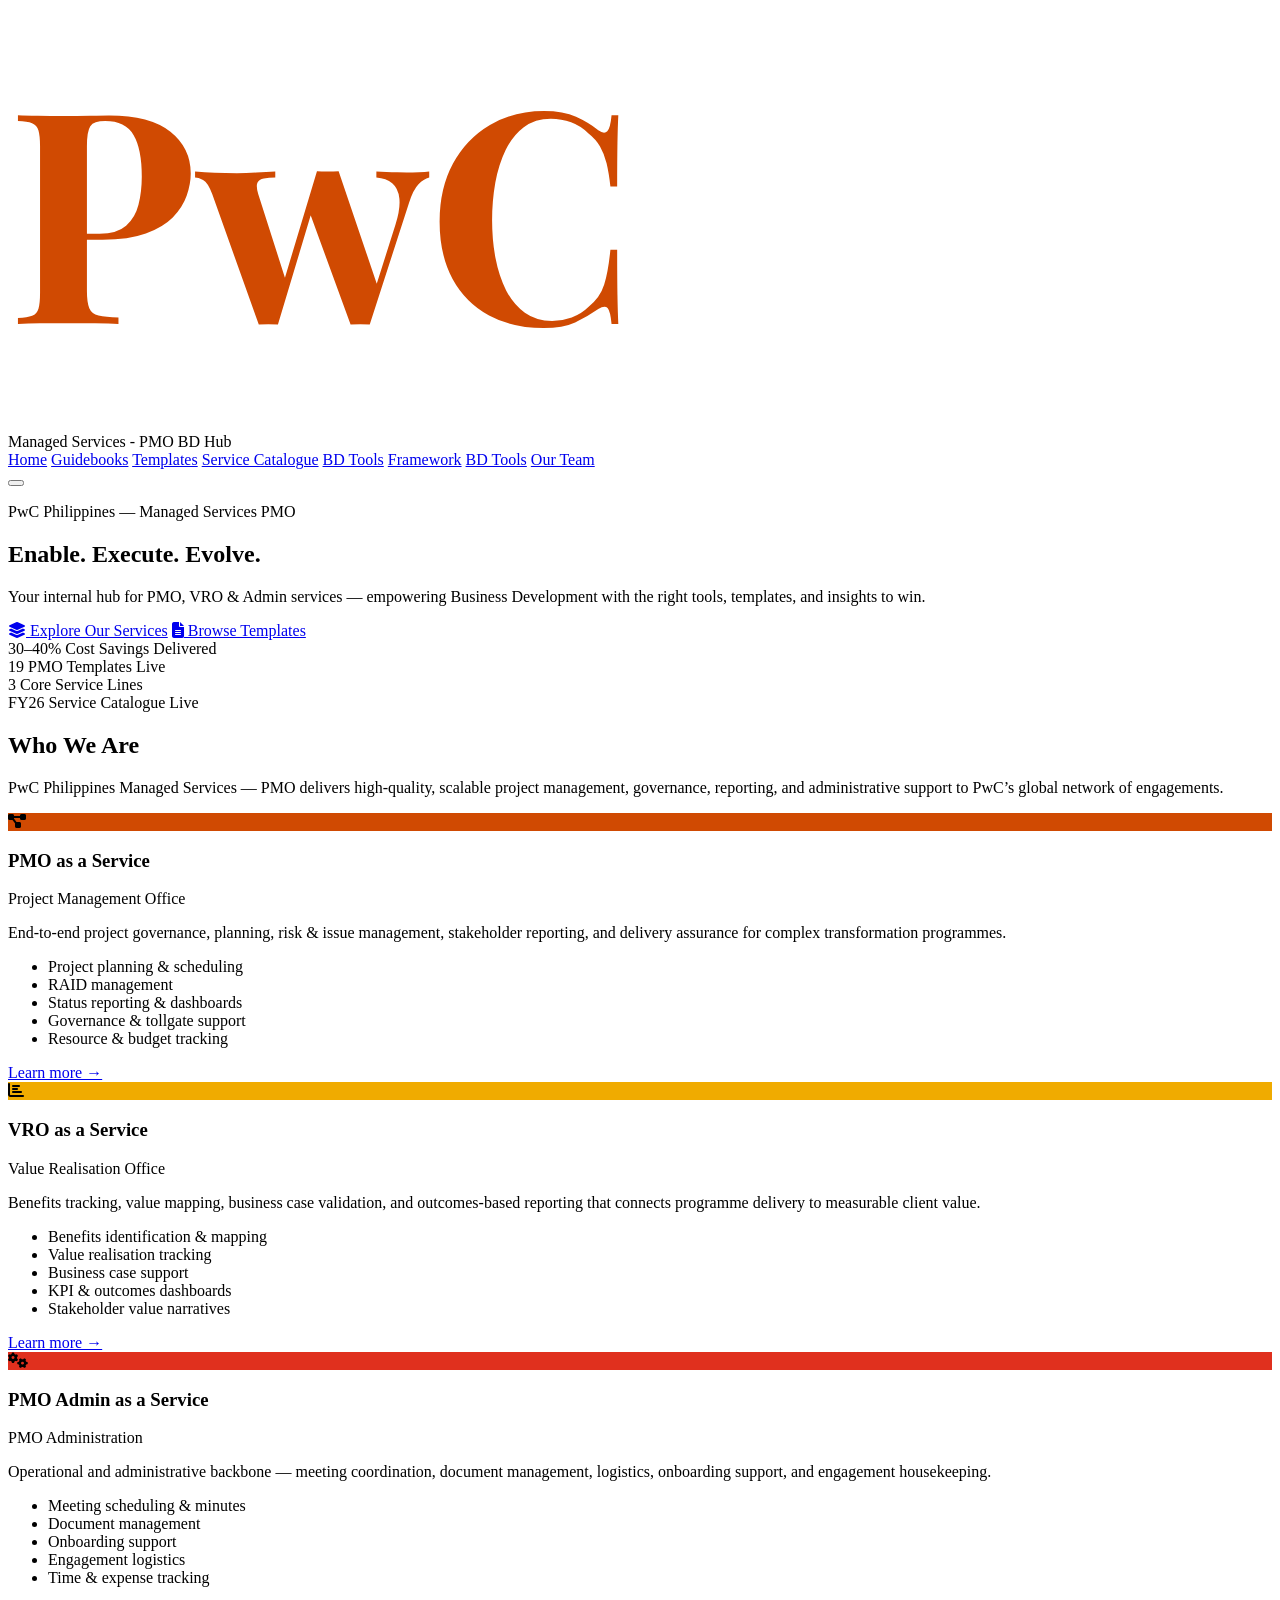
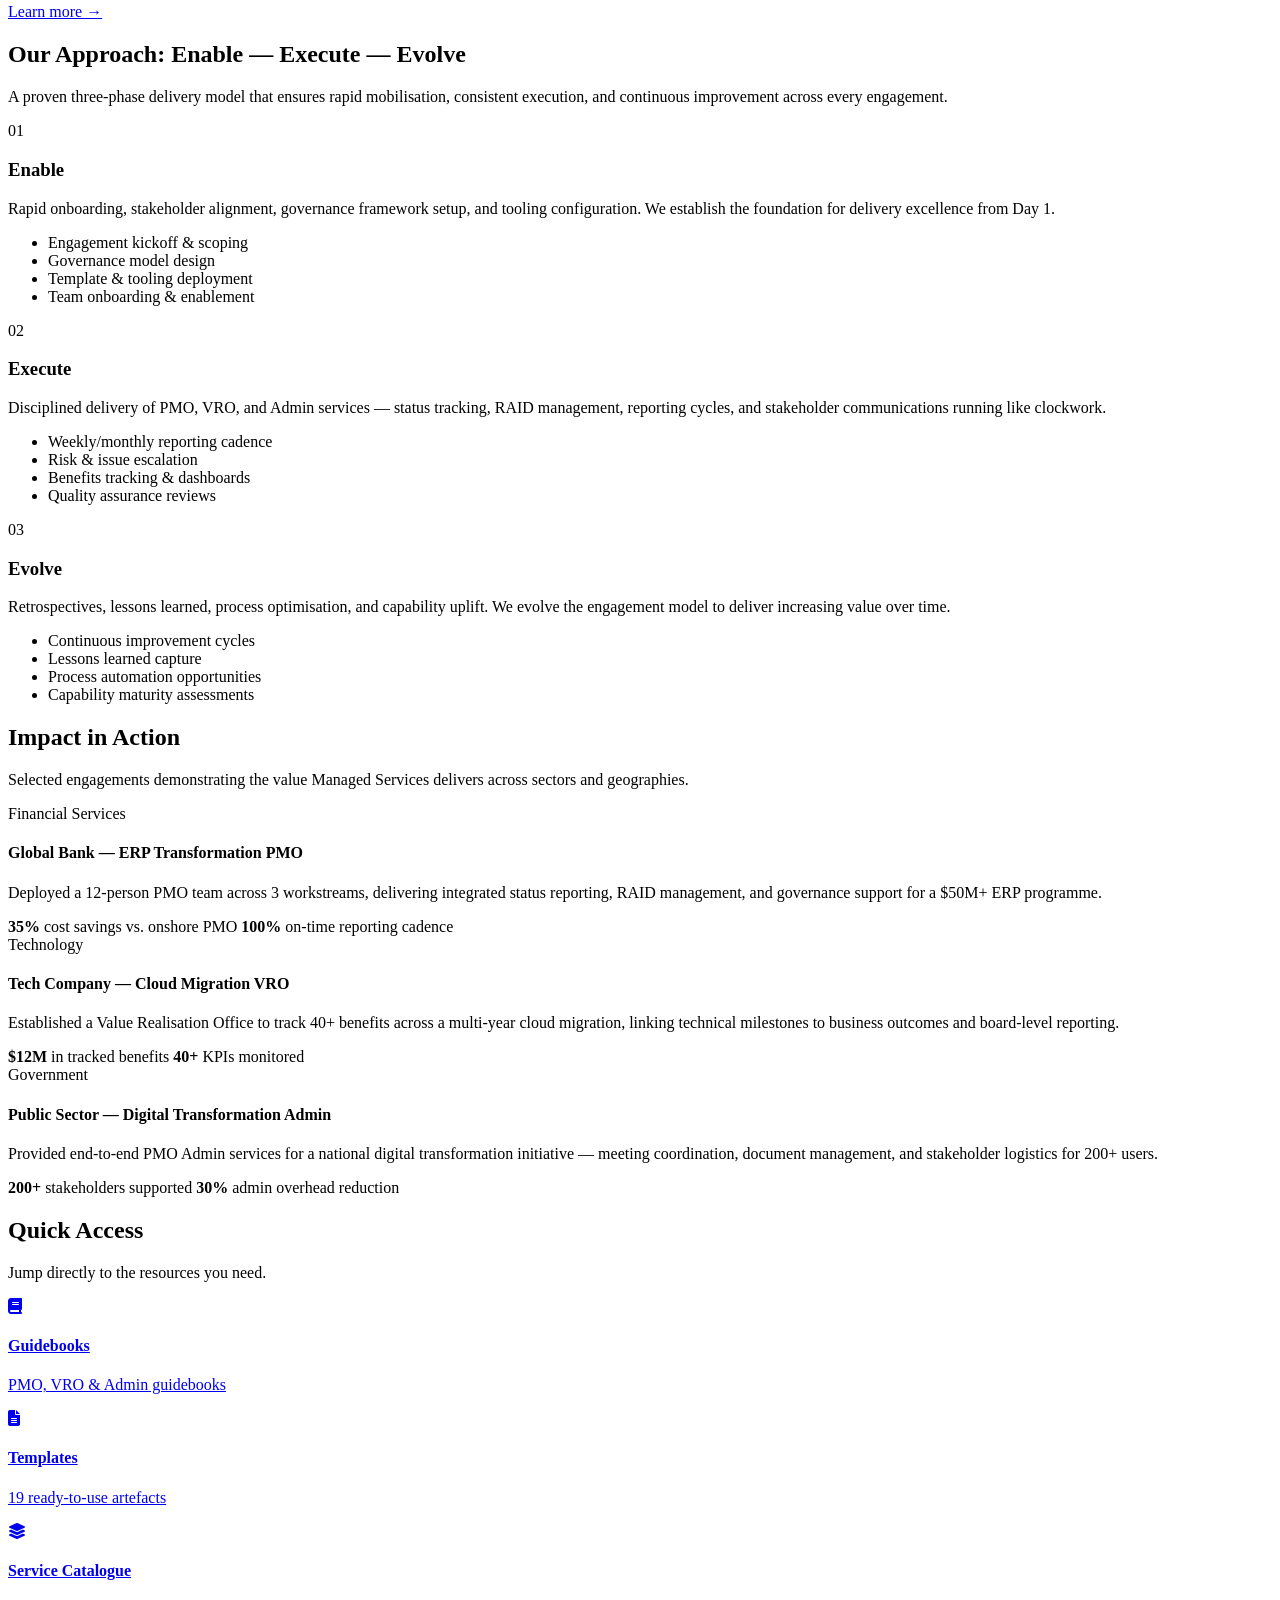
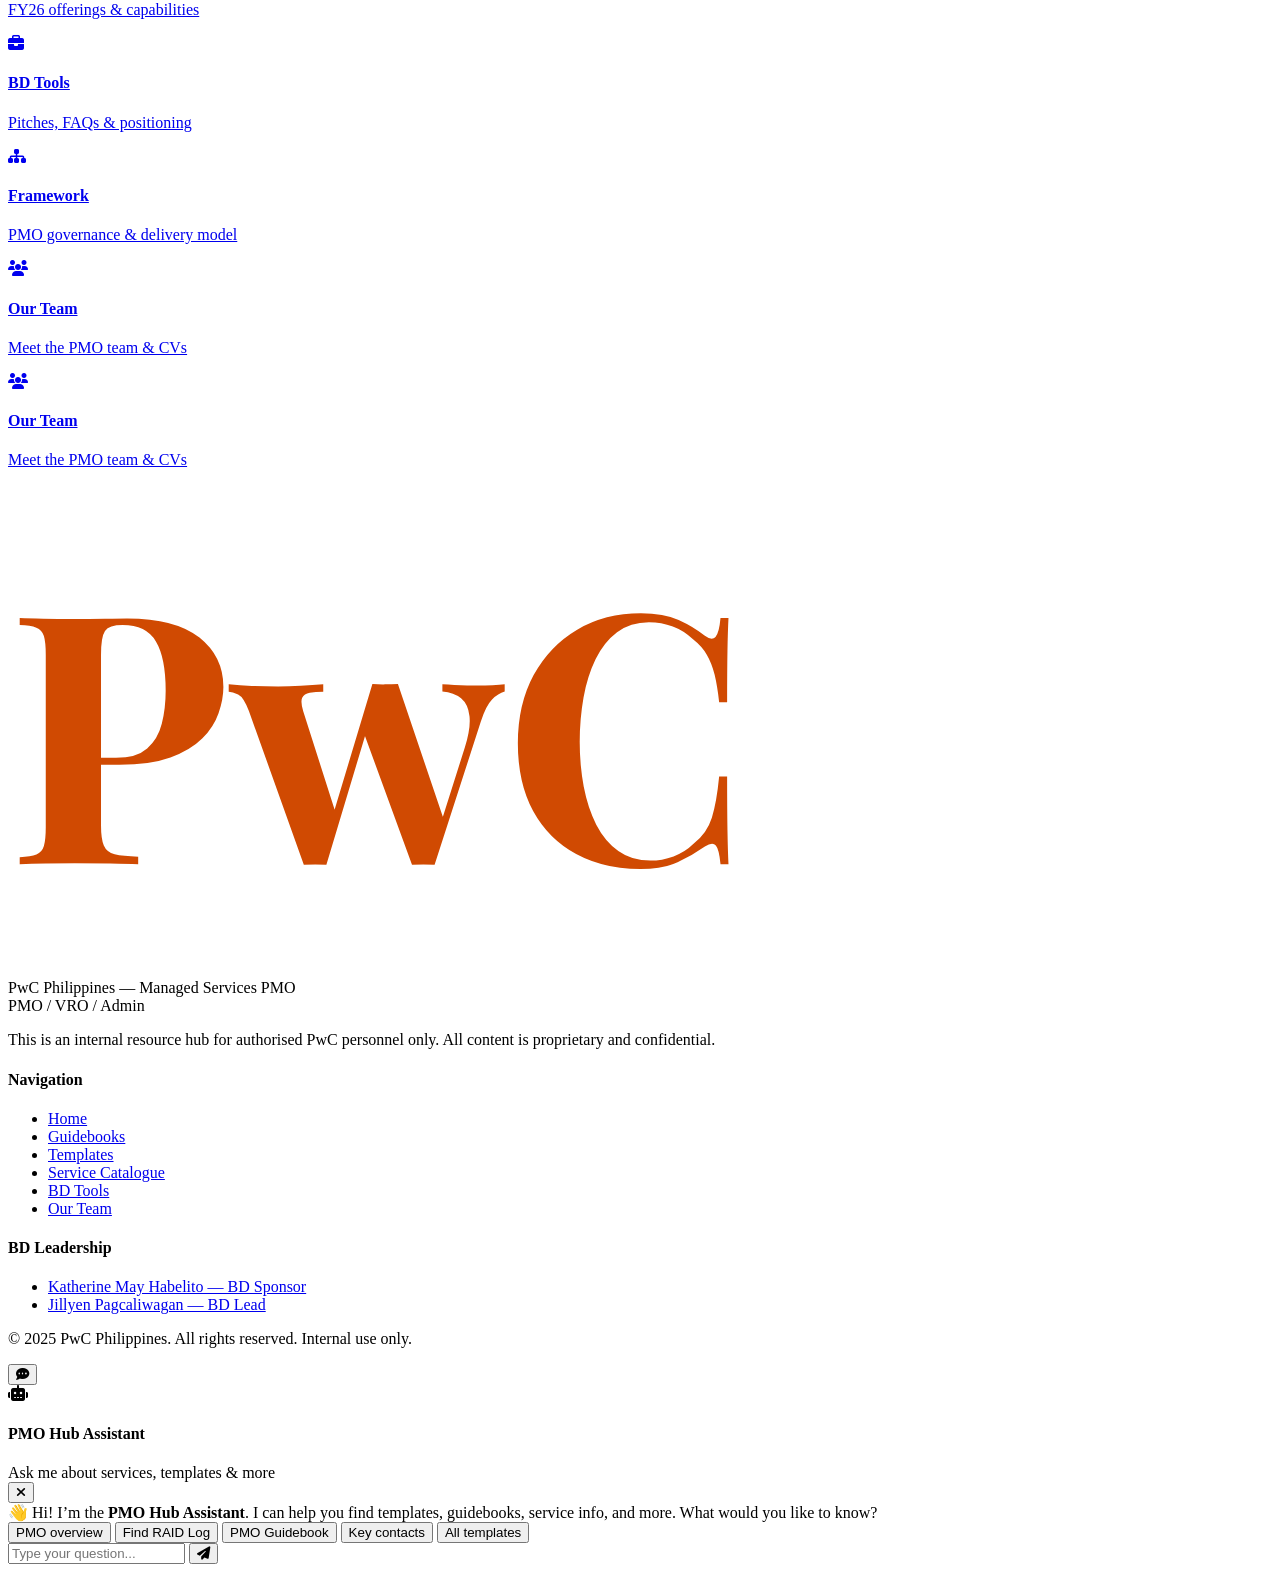
==== index.html @ c6792b97 "Add files via upload" ====
<!DOCTYPE html>
<html lang="en">
<head>
    <meta charset="UTF-8">
    <meta name="viewport" content="width=device-width, initial-scale=1.0">
    <title>Managed Services - PMO BD Hub</title>
    <link rel="stylesheet" href="css/styles.css">
    <link href="https://fonts.googleapis.com/css2?family=Playfair+Display:wght@400;600;700&family=Inter:wght@300;400;500;600;700&display=swap" rel="stylesheet">
    <link rel="stylesheet" href="https://cdnjs.cloudflare.com/ajax/libs/font-awesome/6.5.0/css/all.min.css">
</head>
<body>

<div class="nav-overlay" id="navOverlay"></div>

<header class="site-header" id="siteHeader">
    <div class="header-container">
        <div class="logo-area">
            <div class="pwc-logo">
                <svg viewBox="0 0 120 40" class="logo-svg">
                    <text x="0" y="30" font-family="'Playfair Display', serif" font-size="28" font-weight="700" fill="#D04A02">PwC</text>
                </svg>
            </div>
            <div class="logo-divider"></div>
            <span class="logo-text">Managed Services - PMO BD Hub</span>
        </div>
        <nav class="main-nav" id="mainNav">
            <a href="index.html" class="nav-link active">Home</a>
            <a href="guidebooks.html" class="nav-link">Guidebooks</a>
            <a href="templates.html" class="nav-link">Templates</a>
            <a href="service-catalogue.html" class="nav-link">Service Catalogue</a>
            <a href="bd-tools.html" class="nav-link">BD Tools</a>
            <a href="framework.html" class="nav-link">Framework</a>
            <a href="team.html" class="nav-link">BD Tools</a>
            <a href="team.html" class="nav-link">Our Team</a>
        </nav>
        <button class="mobile-toggle" id="mobileToggle" aria-label="Toggle navigation">
            <span></span><span></span><span></span>
        </button>
    </div>
</header>

<section class="hero">
    <div class="hero-overlay"></div>
    <div class="hero-content">
        <p class="hero-eyebrow">PwC Philippines &mdash; Managed Services PMO</p>
        <h1 class="hero-title">Enable. Execute. <span>Evolve.</span></h1>
        <p class="hero-subtitle">Your internal hub for PMO, VRO &amp; Admin services &mdash; empowering Business Development with the right tools, templates, and insights to win.</p>
        <div class="hero-ctas">
            <a href="service-catalogue.html" class="btn btn-primary"><i class="fas fa-layer-group"></i> Explore Our Services</a>
            <a href="templates.html" class="btn btn-outline"><i class="fas fa-file-alt"></i> Browse Templates</a>
        </div>
    </div>
    <div class="hero-stats">
        <div class="stat-card">
            <span class="stat-number">30&ndash;40%</span>
            <span class="stat-label">Cost Savings Delivered</span>
        </div>
        <div class="stat-card">
            <span class="stat-number">19</span>
            <span class="stat-label">PMO Templates Live</span>
        </div>
        <div class="stat-card">
            <span class="stat-number">3</span>
            <span class="stat-label">Core Service Lines</span>
        </div>
        <div class="stat-card">
            <span class="stat-number">FY26</span>
            <span class="stat-label">Service Catalogue Live</span>
        </div>
    </div>
</section>

<!-- BD Leadership -->
<!-- WHO WE ARE -->
<section class="section" id="about">
    <div class="container">
        <div class="section-header fade-in">
            <h2 class="section-title">Who We Are</h2>
            <p class="section-subtitle">PwC Philippines Managed Services &mdash; PMO delivers high-quality, scalable project management, governance, reporting, and administrative support to PwC&rsquo;s global network of engagements.</p>
        </div>
        <div class="three-col-grid">
            <div class="service-card fade-in">
                <div class="service-icon" style="background:#D04A02;">
                    <i class="fas fa-project-diagram"></i>
                </div>
                <h3>PMO as a Service</h3>
                <p class="service-tagline">Project Management Office</p>
                <p>End-to-end project governance, planning, risk &amp; issue management, stakeholder reporting, and delivery assurance for complex transformation programmes.</p>
                <ul class="service-features">
                    <li>Project planning &amp; scheduling</li>
                    <li>RAID management</li>
                    <li>Status reporting &amp; dashboards</li>
                    <li>Governance &amp; tollgate support</li>
                    <li>Resource &amp; budget tracking</li>
                </ul>
                <a href="service-catalogue.html#pmo" class="card-link">Learn more &rarr;</a>
            </div>
            <div class="service-card fade-in">
                <div class="service-icon" style="background:#F0AB00;">
                    <i class="fas fa-chart-bar"></i>
                </div>
                <h3>VRO as a Service</h3>
                <p class="service-tagline">Value Realisation Office</p>
                <p>Benefits tracking, value mapping, business case validation, and outcomes-based reporting that connects programme delivery to measurable client value.</p>
                <ul class="service-features">
                    <li>Benefits identification &amp; mapping</li>
                    <li>Value realisation tracking</li>
                    <li>Business case support</li>
                    <li>KPI &amp; outcomes dashboards</li>
                    <li>Stakeholder value narratives</li>
                </ul>
                <a href="service-catalogue.html#vro" class="card-link">Learn more &rarr;</a>
            </div>
            <div class="service-card fade-in">
                <div class="service-icon" style="background:#E0301E;">
                    <i class="fas fa-cogs"></i>
                </div>
                <h3>PMO Admin as a Service</h3>
                <p class="service-tagline">PMO Administration</p>
                <p>Operational and administrative backbone &mdash; meeting coordination, document management, logistics, onboarding support, and engagement housekeeping.</p>
                <ul class="service-features">
                    <li>Meeting scheduling &amp; minutes</li>
                    <li>Document management</li>
                    <li>Onboarding support</li>
                    <li>Engagement logistics</li>
                    <li>Time &amp; expense tracking</li>
                </ul>
                <a href="service-catalogue.html#admin" class="card-link">Learn more &rarr;</a>
            </div>
        </div>
    </div>
</section>

<!-- ENABLE EXECUTE EVOLVE -->
<section class="section section-dark" id="eee">
    <div class="container">
        <div class="section-header fade-in">
            <h2 class="section-title light">Our Approach: Enable &mdash; Execute &mdash; Evolve</h2>
            <p class="section-subtitle light">A proven three-phase delivery model that ensures rapid mobilisation, consistent execution, and continuous improvement across every engagement.</p>
        </div>
        <div class="timeline-grid">
            <div class="timeline-card fade-in">
                <div class="timeline-number">01</div>
                <h3>Enable</h3>
                <p>Rapid onboarding, stakeholder alignment, governance framework setup, and tooling configuration. We establish the foundation for delivery excellence from Day 1.</p>
                <ul>
                    <li>Engagement kickoff &amp; scoping</li>
                    <li>Governance model design</li>
                    <li>Template &amp; tooling deployment</li>
                    <li>Team onboarding &amp; enablement</li>
                </ul>
            </div>
            <div class="timeline-card fade-in">
                <div class="timeline-number">02</div>
                <h3>Execute</h3>
                <p>Disciplined delivery of PMO, VRO, and Admin services &mdash; status tracking, RAID management, reporting cycles, and stakeholder communications running like clockwork.</p>
                <ul>
                    <li>Weekly/monthly reporting cadence</li>
                    <li>Risk &amp; issue escalation</li>
                    <li>Benefits tracking &amp; dashboards</li>
                    <li>Quality assurance reviews</li>
                </ul>
            </div>
            <div class="timeline-card fade-in">
                <div class="timeline-number">03</div>
                <h3>Evolve</h3>
                <p>Retrospectives, lessons learned, process optimisation, and capability uplift. We evolve the engagement model to deliver increasing value over time.</p>
                <ul>
                    <li>Continuous improvement cycles</li>
                    <li>Lessons learned capture</li>
                    <li>Process automation opportunities</li>
                    <li>Capability maturity assessments</li>
                </ul>
            </div>
        </div>
    </div>
</section>

<!-- CASE STUDIES -->
<section class="section" id="caseStudies">
    <div class="container">
        <div class="section-header fade-in">
            <h2 class="section-title">Impact in Action</h2>
            <p class="section-subtitle">Selected engagements demonstrating the value Managed Services delivers across sectors and geographies.</p>
        </div>
        <div class="case-grid">
            <div class="case-card fade-in">
                <div class="case-badge">Financial Services</div>
                <h4>Global Bank &mdash; ERP Transformation PMO</h4>
                <p>Deployed a 12-person PMO team across 3 workstreams, delivering integrated status reporting, RAID management, and governance support for a $50M+ ERP programme.</p>
                <div class="case-results">
                    <span><strong>35%</strong> cost savings vs. onshore PMO</span>
                    <span><strong>100%</strong> on-time reporting cadence</span>
                </div>
            </div>
            <div class="case-card fade-in">
                <div class="case-badge">Technology</div>
                <h4>Tech Company &mdash; Cloud Migration VRO</h4>
                <p>Established a Value Realisation Office to track 40+ benefits across a multi-year cloud migration, linking technical milestones to business outcomes and board-level reporting.</p>
                <div class="case-results">
                    <span><strong>$12M</strong> in tracked benefits</span>
                    <span><strong>40+</strong> KPIs monitored</span>
                </div>
            </div>
            <div class="case-card fade-in">
                <div class="case-badge">Government</div>
                <h4>Public Sector &mdash; Digital Transformation Admin</h4>
                <p>Provided end-to-end PMO Admin services for a national digital transformation initiative &mdash; meeting coordination, document management, and stakeholder logistics for 200+ users.</p>
                <div class="case-results">
                    <span><strong>200+</strong> stakeholders supported</span>
                    <span><strong>30%</strong> admin overhead reduction</span>
                </div>
            </div>
        </div>
    </div>
</section>

<!-- QUICK ACCESS -->
<section class="section section-accent" id="quickAccess">
    <div class="container">
        <div class="section-header fade-in">
            <h2 class="section-title">Quick Access</h2>
            <p class="section-subtitle">Jump directly to the resources you need.</p>
        </div>
        <div class="quick-grid">
            <a href="guidebooks.html" class="quick-card fade-in">
                <i class="fas fa-book"></i>
                <h4>Guidebooks</h4>
                <p>PMO, VRO &amp; Admin guidebooks</p>
            </a>
            <a href="templates.html" class="quick-card fade-in">
                <i class="fas fa-file-alt"></i>
                <h4>Templates</h4>
                <p>19 ready-to-use artefacts</p>
            </a>
            <a href="service-catalogue.html" class="quick-card fade-in">
                <i class="fas fa-layer-group"></i>
                <h4>Service Catalogue</h4>
                <p>FY26 offerings &amp; capabilities</p>
            </a>
            <a href="bd-tools.html" class="quick-card fade-in">
                <i class="fas fa-briefcase"></i>
                <h4>BD Tools</h4>
                <p>Pitches, FAQs &amp; positioning</p>
            </a>
            <a href="framework.html" class="quick-card fade-in">
                <i class="fas fa-sitemap"></i>
                <h4>Framework</h4>
                <p>PMO governance &amp; delivery model</p>
            </a>
            <a href="team.html" class="quick-card fade-in">
                <i class="fas fa-users"></i>
                <h4>Our Team</h4>
                <p>Meet the PMO team &amp; CVs</p>
            </a>
            <a href="team.html" class="quick-card fade-in">
                <i class="fas fa-users"></i>
                <h4>Our Team</h4>
                <p>Meet the PMO team &amp; CVs</p>
            </a>
        </div>
    </div>
</section>

<!-- FOOTER -->
<footer class="site-footer">
    <div class="container">
        <div class="footer-grid">
            <div class="footer-col">
                <div class="footer-logo">
                    <svg viewBox="0 0 80 30" class="logo-svg-sm">
                        <text x="0" y="24" font-family="'Playfair Display', serif" font-size="22" font-weight="700" fill="#D04A02">PwC</text>
                    </svg>
                </div>
                <p>PwC Philippines &mdash; Managed Services PMO<br>PMO / VRO / Admin</p>
                <p class="footer-disclaimer">This is an internal resource hub for authorised PwC personnel only. All content is proprietary and confidential.</p>
            </div>
            <div class="footer-col">
                <h4>Navigation</h4>
                <ul>
                    <li><a href="index.html">Home</a></li>
                    <li><a href="guidebooks.html">Guidebooks</a></li>
                    <li><a href="templates.html">Templates</a></li>
                    <li><a href="service-catalogue.html">Service Catalogue</a></li>
                    <li><a href="bd-tools.html">BD Tools</a></li>
                    <li><a href="team.html">Our Team</a></li>
                </ul>
            </div>
            <div class="footer-col">
                <h4>BD Leadership</h4>
                <ul>
                    <li><a href="#">Katherine May Habelito &mdash; BD Sponsor</a></li>
                    <li><a href="#">Jillyen Pagcaliwagan &mdash; BD Lead</a></li>
                    
                </ul>
            </div>
        </div>
        <div class="footer-bottom">
            <p>&copy; 2025 PwC Philippines. All rights reserved. Internal use only.</p>
        </div>
    </div>
</footer>

<!-- CHATBOT -->
<button class="chatbot-fab" id="chatbotFab" aria-label="Open assistant">
    <i class="fas fa-comment-dots"></i>
</button>
<div class="chatbot-window" id="chatbotWindow">
    <div class="chatbot-header">
        <div class="chatbot-header-left">
            <div class="chatbot-avatar"><i class="fas fa-robot"></i></div>
            <div class="chatbot-header-info">
                <h4>PMO Hub Assistant</h4>
                <span>Ask me about services, templates &amp; more</span>
            </div>
        </div>
        <button class="chatbot-close" id="chatbotClose"><i class="fas fa-times"></i></button>
    </div>
    <div class="chatbot-messages" id="chatbotMessages">
        <div class="chat-msg bot">&#x1F44B; Hi! I&rsquo;m the <strong>PMO Hub Assistant</strong>. I can help you find templates, guidebooks, service info, and more. What would you like to know?</div>
    </div>
    <div class="chatbot-suggestions" id="chatbotSuggestions">
        <button class="suggestion-chip" data-query="What is PMO as a Service?">PMO overview</button>
        <button class="suggestion-chip" data-query="Where can I find the RAID Log template?">Find RAID Log</button>
        <button class="suggestion-chip" data-query="What is inside the PMO Guidebook?">PMO Guidebook</button>
        <button class="suggestion-chip" data-query="Who are the PH PMO contacts?">Key contacts</button>
        <button class="suggestion-chip" data-query="What templates do we have?">All templates</button>
    </div>
    <div class="chatbot-input-area">
        <input type="text" id="chatbotInput" placeholder="Type your question..." autocomplete="off">
        <button class="chatbot-send" id="chatbotSend"><i class="fas fa-paper-plane"></i></button>
    </div>
</div>

<script src="js/main.js"></script>
<script src="js/chatbot.js"></script>

</body>
</html>
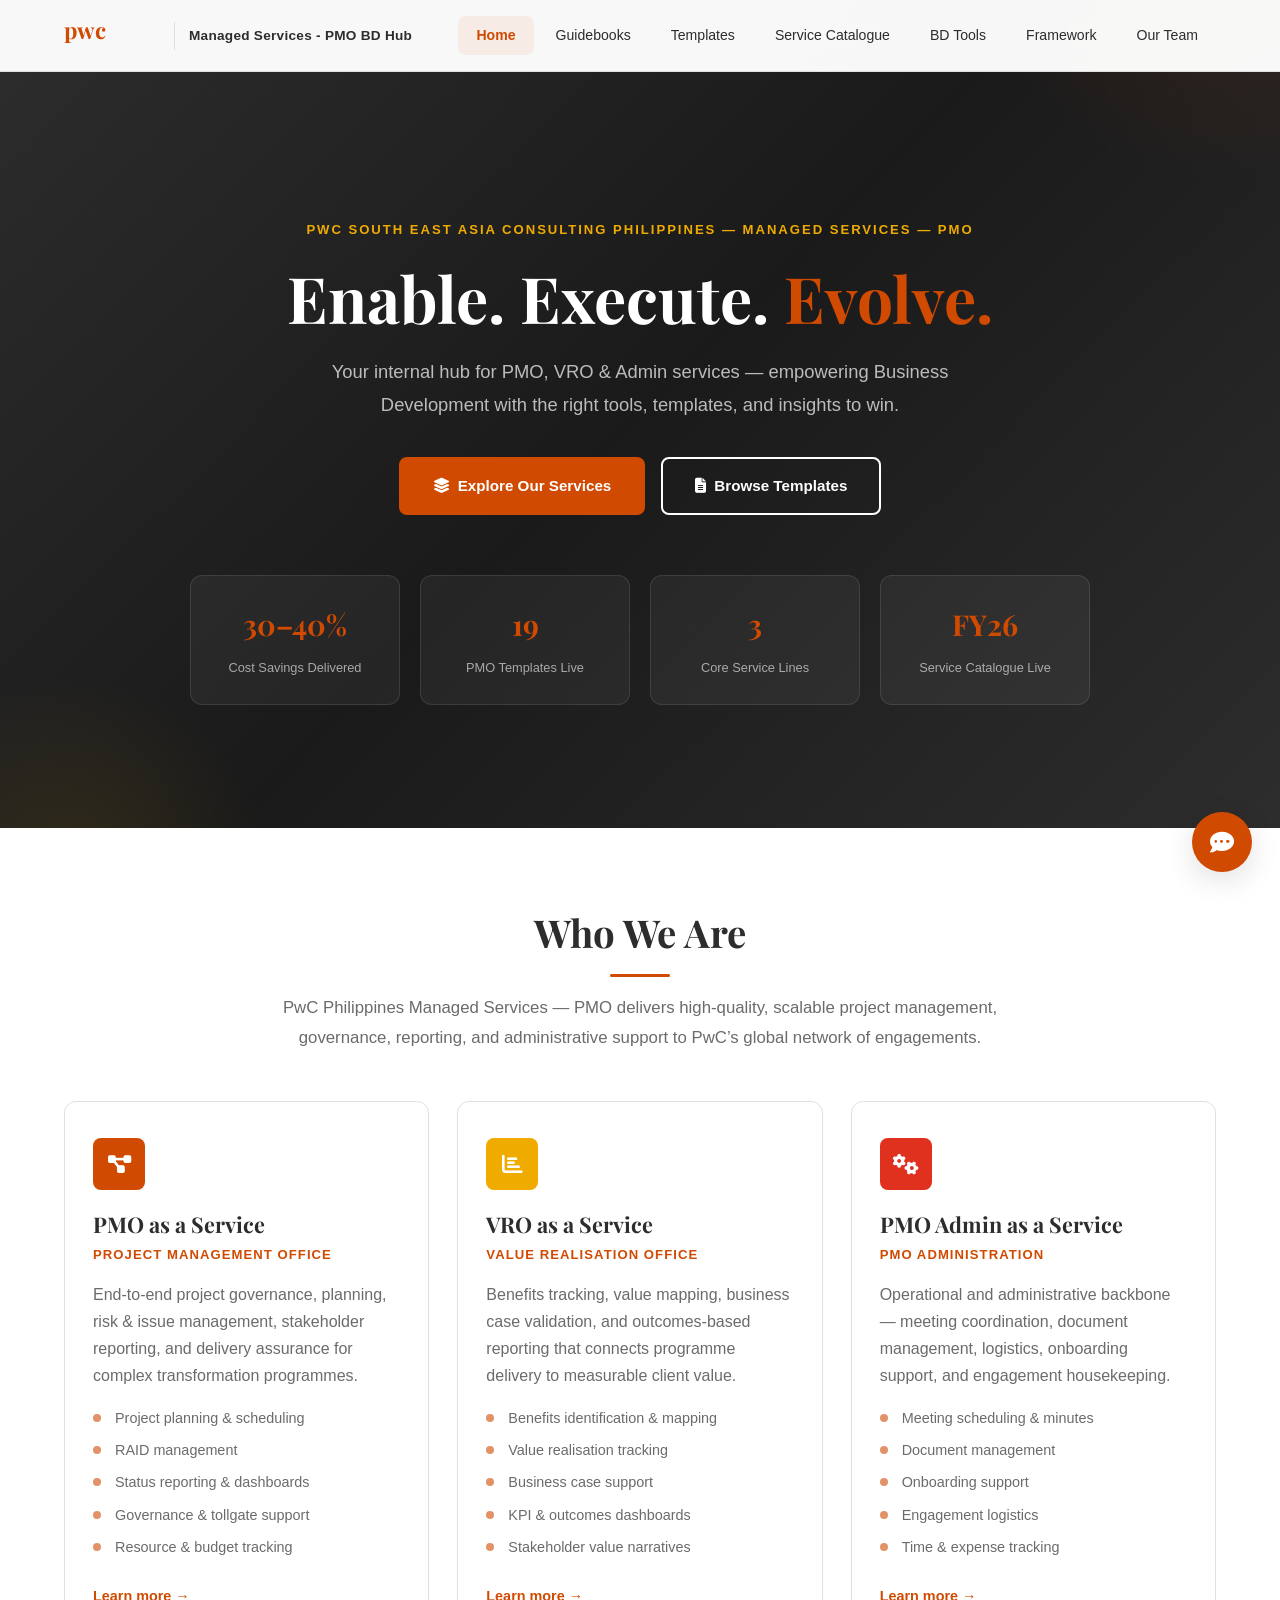
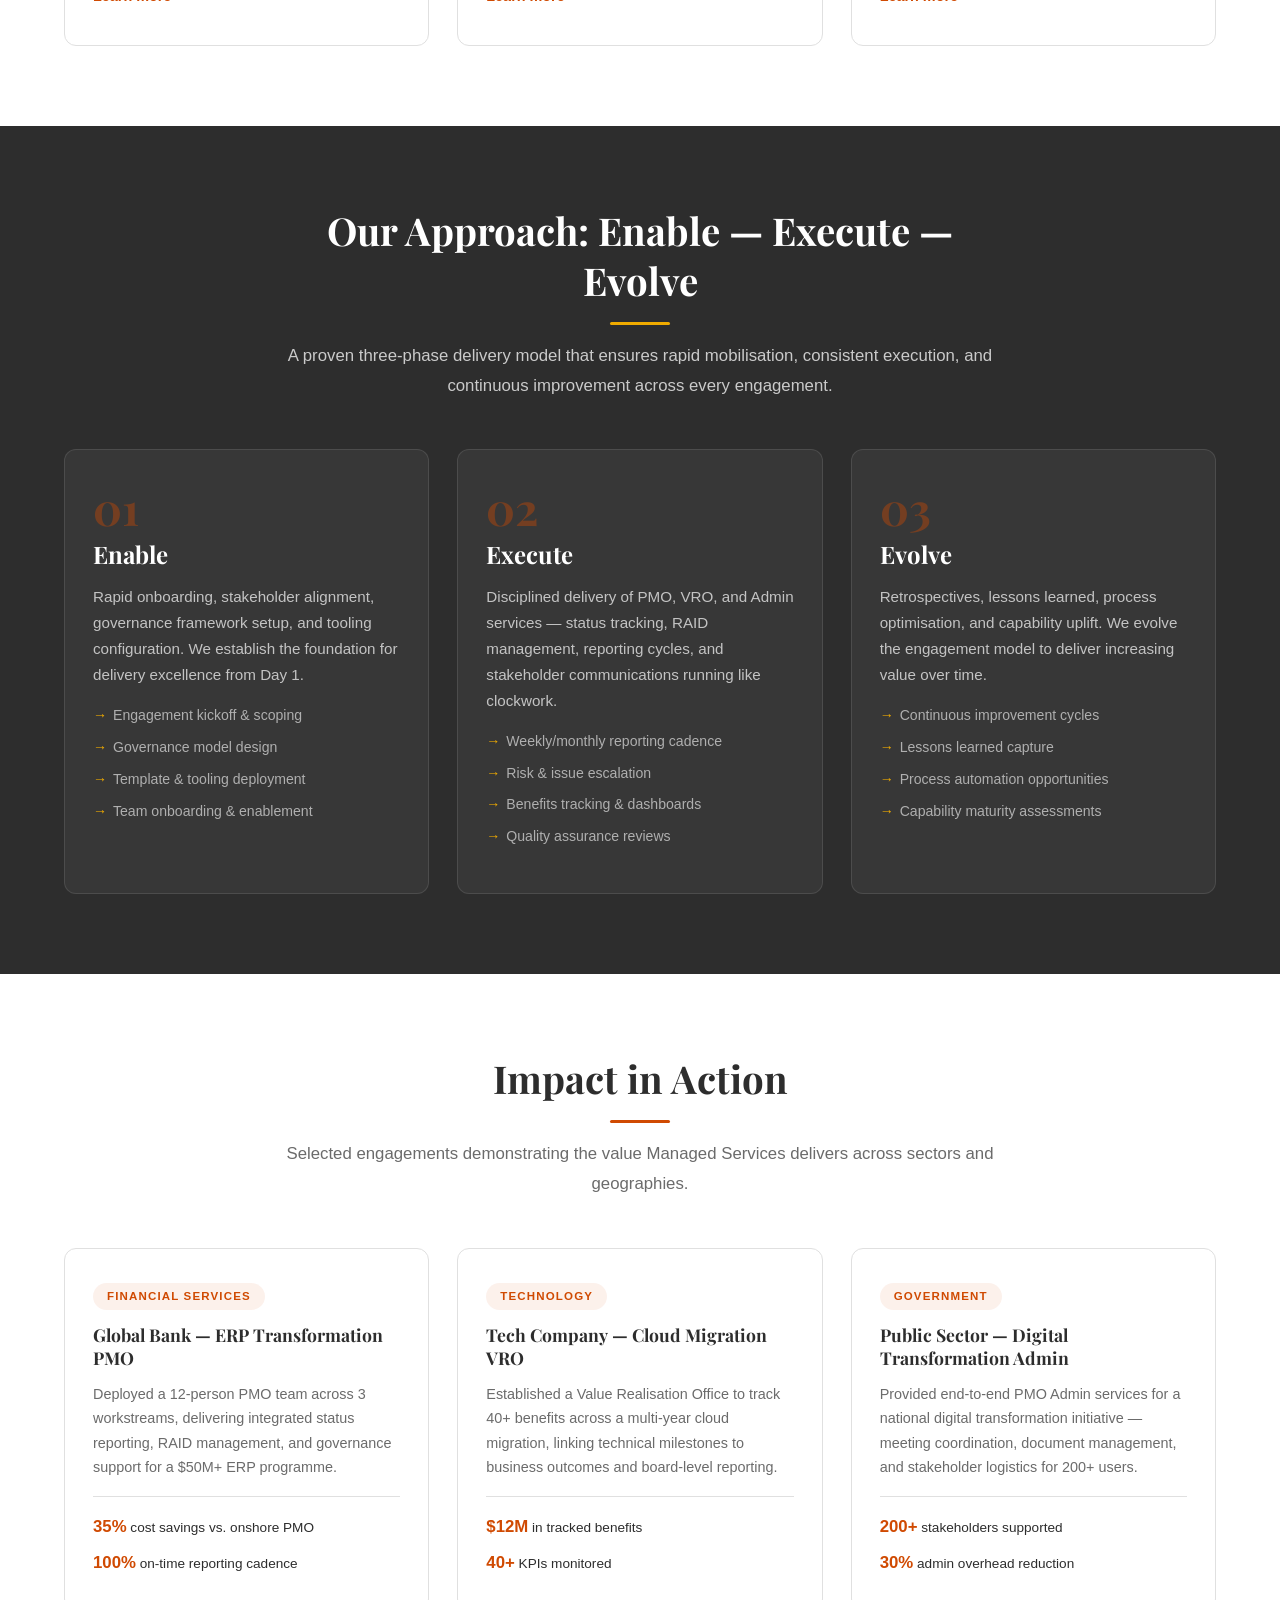
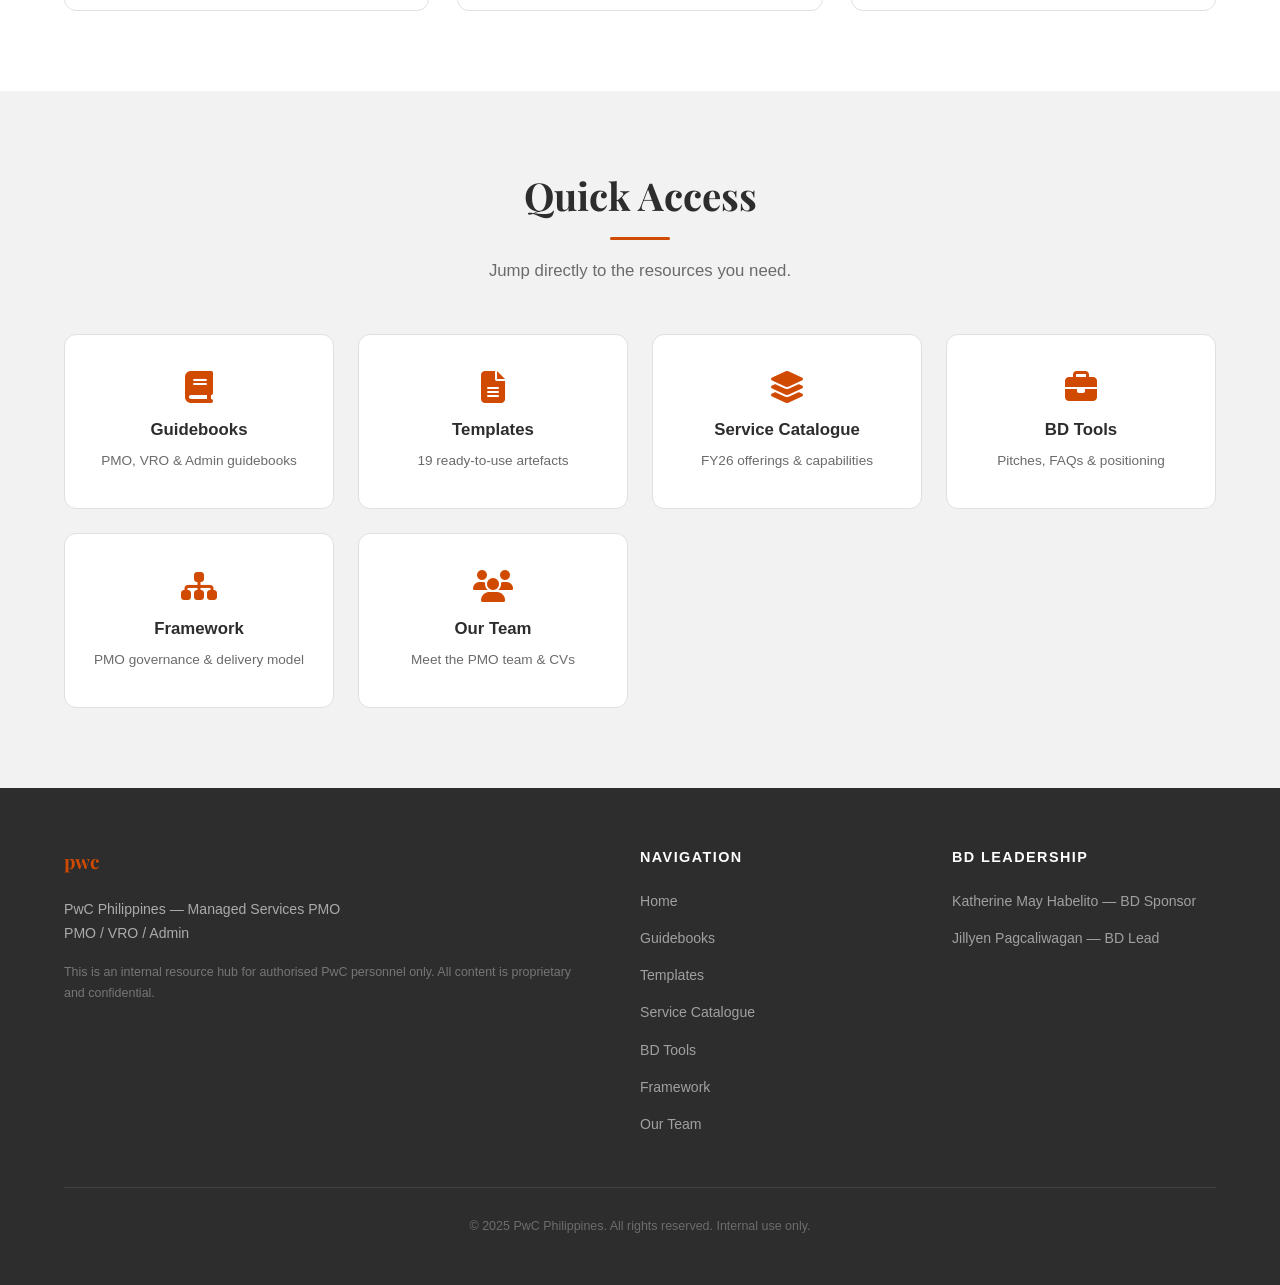
==== commit 8993d09a: "Update index.html" ====
--- a/index.html
+++ b/index.html
@@ -17,7 +17,7 @@
         <div class="logo-area">
             <div class="pwc-logo">
                 <svg viewBox="0 0 120 40" class="logo-svg">
-                    <text x="0" y="30" font-family="'Playfair Display', serif" font-size="28" font-weight="700" fill="#D04A02">PwC</text>
+                    <text x="0" y="30" font-family="'Playfair Display', serif" font-size="28" font-weight="700" fill="#D04A02">pwc</text>
                 </svg>
             </div>
             <div class="logo-divider"></div>
@@ -30,7 +30,6 @@
             <a href="service-catalogue.html" class="nav-link">Service Catalogue</a>
             <a href="bd-tools.html" class="nav-link">BD Tools</a>
             <a href="framework.html" class="nav-link">Framework</a>
-            <a href="team.html" class="nav-link">BD Tools</a>
             <a href="team.html" class="nav-link">Our Team</a>
         </nav>
         <button class="mobile-toggle" id="mobileToggle" aria-label="Toggle navigation">
@@ -42,7 +41,7 @@
 <section class="hero">
     <div class="hero-overlay"></div>
     <div class="hero-content">
-        <p class="hero-eyebrow">PwC Philippines &mdash; Managed Services PMO</p>
+        <p class="hero-eyebrow">PwC South East Asia Consulting Philippines &mdash; Managed Services &mdash; PMO</p>
         <h1 class="hero-title">Enable. Execute. <span>Evolve.</span></h1>
         <p class="hero-subtitle">Your internal hub for PMO, VRO &amp; Admin services &mdash; empowering Business Development with the right tools, templates, and insights to win.</p>
         <div class="hero-ctas">
@@ -70,7 +69,6 @@
     </div>
 </section>
 
-<!-- BD Leadership -->
 <!-- WHO WE ARE -->
 <section class="section" id="about">
     <div class="container">
@@ -253,11 +251,6 @@
                 <h4>Our Team</h4>
                 <p>Meet the PMO team &amp; CVs</p>
             </a>
-            <a href="team.html" class="quick-card fade-in">
-                <i class="fas fa-users"></i>
-                <h4>Our Team</h4>
-                <p>Meet the PMO team &amp; CVs</p>
-            </a>
         </div>
     </div>
 </section>
@@ -269,7 +262,7 @@
             <div class="footer-col">
                 <div class="footer-logo">
                     <svg viewBox="0 0 80 30" class="logo-svg-sm">
-                        <text x="0" y="24" font-family="'Playfair Display', serif" font-size="22" font-weight="700" fill="#D04A02">PwC</text>
+                        <text x="0" y="24" font-family="'Playfair Display', serif" font-size="22" font-weight="700" fill="#D04A02">pwc</text>
                     </svg>
                 </div>
                 <p>PwC Philippines &mdash; Managed Services PMO<br>PMO / VRO / Admin</p>
@@ -283,6 +276,7 @@
                     <li><a href="templates.html">Templates</a></li>
                     <li><a href="service-catalogue.html">Service Catalogue</a></li>
                     <li><a href="bd-tools.html">BD Tools</a></li>
+                    <li><a href="framework.html">Framework</a></li>
                     <li><a href="team.html">Our Team</a></li>
                 </ul>
             </div>
@@ -291,7 +285,7 @@
                 <ul>
                     <li><a href="#">Katherine May Habelito &mdash; BD Sponsor</a></li>
                     <li><a href="#">Jillyen Pagcaliwagan &mdash; BD Lead</a></li>
-                    
+                    <li><a href="mailto:"></a></li>
                 </ul>
             </div>
         </div>
@@ -336,4 +330,4 @@
 <script src="js/chatbot.js"></script>
 
 </body>
-</html>+</html>
--- a/css/styles.css
+++ b/css/styles.css
@@ -0,0 +1,2049 @@
+/* ============================================================
+   PwC PH Managed Services — BD Hub
+   Global Stylesheet
+   ============================================================ */
+
+/* ---------- CSS VARIABLES / DESIGN TOKENS ---------- */
+:root {
+    --pwc-orange: #D04A02;
+    --pwc-orange-light: #e8671f;
+    --pwc-orange-dark: #b03e02;
+    --pwc-dark-gray: #2D2D2D;
+    --pwc-light-gray: #F2F2F2;
+    --pwc-warm-yellow: #F0AB00;
+    --pwc-red: #E0301E;
+    --pwc-black: #000000;
+    --pwc-white: #FFFFFF;
+    --pwc-mid-gray: #6B6B6B;
+    --pwc-border: #E0E0E0;
+    --pwc-bg-subtle: #FAFAFA;
+
+    --font-heading: 'Playfair Display', 'Georgia', serif;
+    --font-body: 'Inter', 'Arial', sans-serif;
+
+    --shadow-sm: 0 1px 3px rgba(0,0,0,0.08);
+    --shadow-md: 0 4px 12px rgba(0,0,0,0.1);
+    --shadow-lg: 0 8px 30px rgba(0,0,0,0.12);
+    --shadow-xl: 0 12px 40px rgba(0,0,0,0.15);
+
+    --radius-sm: 4px;
+    --radius-md: 8px;
+    --radius-lg: 12px;
+    --radius-xl: 16px;
+
+    --transition: all 0.3s cubic-bezier(0.4, 0, 0.2, 1);
+    --max-width: 1200px;
+    --header-height: 72px;
+}
+
+/* ---------- RESET & BASE ---------- */
+*,
+*::before,
+*::after {
+    margin: 0;
+    padding: 0;
+    box-sizing: border-box;
+}
+
+html {
+    scroll-behavior: smooth;
+    font-size: 16px;
+    -webkit-font-smoothing: antialiased;
+    -moz-osx-font-smoothing: grayscale;
+}
+
+body {
+    font-family: var(--font-body);
+    color: var(--pwc-dark-gray);
+    background: var(--pwc-white);
+    line-height: 1.7;
+    overflow-x: hidden;
+}
+
+a {
+    color: var(--pwc-orange);
+    text-decoration: none;
+    transition: var(--transition);
+}
+
+a:hover {
+    color: var(--pwc-orange-dark);
+}
+
+ul, ol {
+    list-style: none;
+}
+
+img {
+    max-width: 100%;
+    display: block;
+}
+
+h1, h2, h3, h4, h5, h6 {
+    font-family: var(--font-heading);
+    color: var(--pwc-dark-gray);
+    line-height: 1.3;
+    font-weight: 700;
+}
+
+h1 { font-size: clamp(2rem, 5vw, 3.2rem); }
+h2 { font-size: clamp(1.6rem, 4vw, 2.4rem); }
+h3 { font-size: clamp(1.2rem, 3vw, 1.5rem); }
+h4 { font-size: 1.15rem; }
+
+p {
+    margin-bottom: 1rem;
+    color: var(--pwc-mid-gray);
+}
+
+/* ---------- UTILITY ---------- */
+.container {
+    max-width: var(--max-width);
+    margin: 0 auto;
+    padding: 0 24px;
+}
+
+.section {
+    padding: 80px 0;
+}
+
+.section-dark {
+    background: var(--pwc-dark-gray);
+}
+
+.section-accent {
+    background: var(--pwc-light-gray);
+}
+
+.section-orange {
+    background: var(--pwc-orange);
+}
+
+.section-header {
+    text-align: center;
+    max-width: 720px;
+    margin: 0 auto 48px;
+}
+
+.section-title {
+    margin-bottom: 16px;
+    position: relative;
+}
+
+.section-title::after {
+    content: '';
+    display: block;
+    width: 60px;
+    height: 3px;
+    background: var(--pwc-orange);
+    margin: 16px auto 0;
+    border-radius: 2px;
+}
+
+.section-title.light {
+    color: var(--pwc-white);
+}
+
+.section-title.light::after {
+    background: var(--pwc-warm-yellow);
+}
+
+.section-subtitle {
+    font-size: 1.05rem;
+    color: var(--pwc-mid-gray);
+    line-height: 1.8;
+}
+
+.section-subtitle.light {
+    color: rgba(255,255,255,0.75);
+}
+
+/* ---------- BUTTONS ---------- */
+.btn {
+    display: inline-flex;
+    align-items: center;
+    gap: 8px;
+    padding: 14px 32px;
+    border-radius: var(--radius-md);
+    font-family: var(--font-body);
+    font-size: 0.95rem;
+    font-weight: 600;
+    cursor: pointer;
+    transition: var(--transition);
+    border: 2px solid transparent;
+    text-align: center;
+    white-space: nowrap;
+}
+
+.btn-primary {
+    background: var(--pwc-orange);
+    color: var(--pwc-white);
+    border-color: var(--pwc-orange);
+}
+
+.btn-primary:hover {
+    background: var(--pwc-orange-dark);
+    border-color: var(--pwc-orange-dark);
+    color: var(--pwc-white);
+    transform: translateY(-2px);
+    box-shadow: var(--shadow-md);
+}
+
+.btn-outline {
+    background: transparent;
+    color: var(--pwc-white);
+    border-color: var(--pwc-white);
+}
+
+.btn-outline:hover {
+    background: var(--pwc-white);
+    color: var(--pwc-orange);
+    transform: translateY(-2px);
+}
+
+.btn-secondary {
+    background: var(--pwc-dark-gray);
+    color: var(--pwc-white);
+    border-color: var(--pwc-dark-gray);
+}
+
+.btn-secondary:hover {
+    background: var(--pwc-black);
+    transform: translateY(-2px);
+    color: var(--pwc-white);
+    box-shadow: var(--shadow-md);
+}
+
+.btn-ghost {
+    background: transparent;
+    color: var(--pwc-orange);
+    border-color: var(--pwc-orange);
+}
+
+.btn-ghost:hover {
+    background: var(--pwc-orange);
+    color: var(--pwc-white);
+}
+
+.btn-sm {
+    padding: 10px 20px;
+    font-size: 0.85rem;
+}
+
+/* ---------- HEADER ---------- */
+.site-header {
+    position: fixed;
+    top: 0;
+    left: 0;
+    width: 100%;
+    height: var(--header-height);
+    background: rgba(255,255,255,0.97);
+    backdrop-filter: blur(12px);
+    -webkit-backdrop-filter: blur(12px);
+    border-bottom: 1px solid var(--pwc-border);
+    z-index: 1000;
+    transition: var(--transition);
+}
+
+.site-header.scrolled {
+    box-shadow: var(--shadow-md);
+}
+
+.header-container {
+    max-width: var(--max-width);
+    margin: 0 auto;
+    padding: 0 24px;
+    height: 100%;
+    display: flex;
+    align-items: center;
+    justify-content: space-between;
+}
+
+.logo-area {
+    display: flex;
+    align-items: center;
+    gap: 14px;
+}
+
+.logo-svg {
+    height: 32px;
+    width: auto;
+}
+
+.logo-divider {
+    width: 1px;
+    height: 28px;
+    background: var(--pwc-border);
+}
+
+.logo-text {
+    font-family: var(--font-body);
+    font-size: 0.85rem;
+    font-weight: 600;
+    color: var(--pwc-dark-gray);
+    letter-spacing: 0.02em;
+}
+
+.main-nav {
+    display: flex;
+    align-items: center;
+    gap: 4px;
+}
+
+.nav-link {
+    padding: 8px 18px;
+    font-size: 0.88rem;
+    font-weight: 500;
+    color: var(--pwc-dark-gray);
+    border-radius: var(--radius-md);
+    transition: var(--transition);
+    position: relative;
+}
+
+.nav-link:hover {
+    color: var(--pwc-orange);
+    background: rgba(208, 74, 2, 0.06);
+}
+
+.nav-link.active {
+    color: var(--pwc-orange);
+    background: rgba(208, 74, 2, 0.08);
+    font-weight: 600;
+}
+
+/* Mobile toggle */
+.mobile-toggle {
+    display: none;
+    flex-direction: column;
+    gap: 5px;
+    background: none;
+    border: none;
+    cursor: pointer;
+    padding: 8px;
+    z-index: 1001;
+}
+
+.mobile-toggle span {
+    display: block;
+    width: 24px;
+    height: 2px;
+    background: var(--pwc-dark-gray);
+    transition: var(--transition);
+    border-radius: 2px;
+}
+
+.mobile-toggle.active span:nth-child(1) {
+    transform: rotate(45deg) translate(5px, 5px);
+}
+
+.mobile-toggle.active span:nth-child(2) {
+    opacity: 0;
+}
+
+.mobile-toggle.active span:nth-child(3) {
+    transform: rotate(-45deg) translate(5px, -5px);
+}
+
+/* ---------- HERO ---------- */
+.hero {
+    position: relative;
+    min-height: 92vh;
+    display: flex;
+    flex-direction: column;
+    justify-content: center;
+    align-items: center;
+    text-align: center;
+    padding: calc(var(--header-height) + 60px) 24px 40px;
+    background: linear-gradient(135deg, #2D2D2D 0%, #1a1a1a 50%, #2D2D2D 100%);
+    overflow: hidden;
+}
+
+.hero::before {
+    content: '';
+    position: absolute;
+    top: -50%;
+    right: -20%;
+    width: 600px;
+    height: 600px;
+    background: radial-gradient(circle, rgba(208,74,2,0.15) 0%, transparent 70%);
+    border-radius: 50%;
+    pointer-events: none;
+}
+
+.hero::after {
+    content: '';
+    position: absolute;
+    bottom: -30%;
+    left: -10%;
+    width: 400px;
+    height: 400px;
+    background: radial-gradient(circle, rgba(240,171,0,0.1) 0%, transparent 70%);
+    border-radius: 50%;
+    pointer-events: none;
+}
+
+.hero-overlay {
+    position: absolute;
+    inset: 0;
+    background: url("data:image/svg+xml,%3Csvg width='60' height='60' viewBox='0 0 60 60' xmlns='http://www.w3.org/2000/svg'%3E%3Cg fill='none' fill-rule='evenodd'%3E%3Cg fill='%23ffffff' fill-opacity='0.02'%3E%3Ccircle cx='30' cy='30' r='1'/%3E%3C/g%3E%3C/g%3E%3C/svg%3E");
+    pointer-events: none;
+}
+
+.hero-content {
+    position: relative;
+    z-index: 2;
+    max-width: 800px;
+}
+
+.hero-eyebrow {
+    display: inline-block;
+    font-size: 0.82rem;
+    font-weight: 600;
+    color: var(--pwc-warm-yellow);
+    text-transform: uppercase;
+    letter-spacing: 0.15em;
+    margin-bottom: 20px;
+}
+
+.hero-title {
+    font-family: var(--font-heading);
+    font-size: clamp(2.5rem, 6vw, 4rem);
+    color: var(--pwc-white);
+    margin-bottom: 20px;
+    line-height: 1.15;
+}
+
+.hero-title span {
+    color: var(--pwc-orange);
+}
+
+.hero-subtitle {
+    font-size: 1.15rem;
+    color: rgba(255,255,255,0.7);
+    max-width: 640px;
+    margin: 0 auto 36px;
+    line-height: 1.8;
+}
+
+.hero-ctas {
+    display: flex;
+    gap: 16px;
+    justify-content: center;
+    flex-wrap: wrap;
+}
+
+.hero-stats {
+    position: relative;
+    z-index: 2;
+    display: grid;
+    grid-template-columns: repeat(4, 1fr);
+    gap: 20px;
+    max-width: 900px;
+    width: 100%;
+    margin-top: 60px;
+}
+
+.stat-card {
+    background: rgba(255,255,255,0.05);
+    border: 1px solid rgba(255,255,255,0.1);
+    border-radius: var(--radius-lg);
+    padding: 24px 16px;
+    text-align: center;
+    transition: var(--transition);
+}
+
+.stat-card:hover {
+    background: rgba(255,255,255,0.08);
+    border-color: var(--pwc-orange);
+    transform: translateY(-4px);
+}
+
+.stat-number {
+    display: block;
+    font-family: var(--font-heading);
+    font-size: 1.8rem;
+    font-weight: 700;
+    color: var(--pwc-orange);
+    margin-bottom: 4px;
+}
+
+.stat-label {
+    font-size: 0.8rem;
+    color: rgba(255,255,255,0.6);
+    font-weight: 500;
+}
+
+/* ---------- SERVICE CARDS (3 col) ---------- */
+.three-col-grid {
+    display: grid;
+    grid-template-columns: repeat(3, 1fr);
+    gap: 28px;
+}
+
+.service-card {
+    background: var(--pwc-white);
+    border: 1px solid var(--pwc-border);
+    border-radius: var(--radius-lg);
+    padding: 36px 28px;
+    transition: var(--transition);
+    position: relative;
+    overflow: hidden;
+}
+
+.service-card::before {
+    content: '';
+    position: absolute;
+    top: 0;
+    left: 0;
+    right: 0;
+    height: 4px;
+    background: var(--pwc-orange);
+    transform: scaleX(0);
+    transform-origin: left;
+    transition: var(--transition);
+}
+
+.service-card:hover {
+    box-shadow: var(--shadow-lg);
+    transform: translateY(-4px);
+}
+
+.service-card:hover::before {
+    transform: scaleX(1);
+}
+
+.service-icon {
+    width: 52px;
+    height: 52px;
+    border-radius: var(--radius-md);
+    display: flex;
+    align-items: center;
+    justify-content: center;
+    margin-bottom: 20px;
+    color: var(--pwc-white);
+    font-size: 1.3rem;
+}
+
+.service-card h3 {
+    font-size: 1.35rem;
+    margin-bottom: 6px;
+    color: var(--pwc-dark-gray);
+}
+
+.service-tagline {
+    font-size: 0.82rem;
+    font-weight: 600;
+    color: var(--pwc-orange);
+    text-transform: uppercase;
+    letter-spacing: 0.08em;
+    margin-bottom: 14px !important;
+}
+
+.service-features {
+    margin: 16px 0;
+    padding-left: 0;
+}
+
+.service-features li {
+    position: relative;
+    padding-left: 22px;
+    margin-bottom: 8px;
+    font-size: 0.9rem;
+    color: var(--pwc-mid-gray);
+}
+
+.service-features li::before {
+    content: '';
+    position: absolute;
+    left: 0;
+    top: 8px;
+    width: 8px;
+    height: 8px;
+    border-radius: 50%;
+    background: var(--pwc-orange);
+    opacity: 0.6;
+}
+
+.card-link {
+    display: inline-block;
+    font-size: 0.9rem;
+    font-weight: 600;
+    color: var(--pwc-orange);
+    margin-top: 8px;
+}
+
+.card-link:hover {
+    color: var(--pwc-orange-dark);
+    transform: translateX(4px);
+}
+
+/* ---------- TIMELINE / ENABLE-EXECUTE-EVOLVE ---------- */
+.timeline-grid {
+    display: grid;
+    grid-template-columns: repeat(3, 1fr);
+    gap: 28px;
+}
+
+.timeline-card {
+    background: rgba(255,255,255,0.05);
+    border: 1px solid rgba(255,255,255,0.1);
+    border-radius: var(--radius-lg);
+    padding: 36px 28px;
+    transition: var(--transition);
+    position: relative;
+}
+
+.timeline-card:hover {
+    background: rgba(255,255,255,0.08);
+    transform: translateY(-4px);
+    border-color: var(--pwc-orange);
+}
+
+.timeline-number {
+    font-family: var(--font-heading);
+    font-size: 2.8rem;
+    font-weight: 700;
+    color: var(--pwc-orange);
+    opacity: 0.4;
+    margin-bottom: 8px;
+    line-height: 1;
+}
+
+.timeline-card h3 {
+    color: var(--pwc-white);
+    font-size: 1.5rem;
+    margin-bottom: 14px;
+}
+
+.timeline-card p {
+    color: rgba(255,255,255,0.7);
+    font-size: 0.95rem;
+    margin-bottom: 16px;
+}
+
+.timeline-card ul {
+    padding: 0;
+}
+
+.timeline-card li {
+    position: relative;
+    padding-left: 20px;
+    margin-bottom: 8px;
+    font-size: 0.88rem;
+    color: rgba(255,255,255,0.6);
+}
+
+.timeline-card li::before {
+    content: '→';
+    position: absolute;
+    left: 0;
+    color: var(--pwc-warm-yellow);
+}
+
+/* ---------- CASE STUDY CARDS ---------- */
+.case-grid {
+    display: grid;
+    grid-template-columns: repeat(3, 1fr);
+    gap: 28px;
+}
+
+.case-card {
+    background: var(--pwc-white);
+    border: 1px solid var(--pwc-border);
+    border-radius: var(--radius-lg);
+    padding: 32px 28px;
+    transition: var(--transition);
+}
+
+.case-card:hover {
+    box-shadow: var(--shadow-lg);
+    transform: translateY(-4px);
+}
+
+.case-badge {
+    display: inline-block;
+    padding: 4px 14px;
+    font-size: 0.72rem;
+    font-weight: 700;
+    text-transform: uppercase;
+    letter-spacing: 0.1em;
+    background: rgba(208,74,2,0.08);
+    color: var(--pwc-orange);
+    border-radius: 20px;
+    margin-bottom: 14px;
+}
+
+.case-card h4 {
+    font-family: var(--font-heading);
+    font-size: 1.1rem;
+    margin-bottom: 12px;
+    color: var(--pwc-dark-gray);
+}
+
+.case-card p {
+    font-size: 0.9rem;
+    margin-bottom: 16px;
+}
+
+.case-results {
+    display: flex;
+    flex-direction: column;
+    gap: 8px;
+    padding-top: 16px;
+    border-top: 1px solid var(--pwc-border);
+}
+
+.case-results span {
+    font-size: 0.85rem;
+    color: var(--pwc-dark-gray);
+}
+
+.case-results strong {
+    color: var(--pwc-orange);
+    font-size: 1.05rem;
+}
+
+/* ---------- QUICK ACCESS ---------- */
+.quick-grid {
+    display: grid;
+    grid-template-columns: repeat(4, 1fr);
+    gap: 24px;
+}
+
+.quick-card {
+    display: flex;
+    flex-direction: column;
+    align-items: center;
+    text-align: center;
+    background: var(--pwc-white);
+    border: 1px solid var(--pwc-border);
+    border-radius: var(--radius-lg);
+    padding: 36px 24px;
+    transition: var(--transition);
+    color: var(--pwc-dark-gray);
+}
+
+.quick-card:hover {
+    box-shadow: var(--shadow-lg);
+    transform: translateY(-6px);
+    border-color: var(--pwc-orange);
+    color: var(--pwc-dark-gray);
+}
+
+.quick-card i {
+    font-size: 2rem;
+    color: var(--pwc-orange);
+    margin-bottom: 16px;
+    transition: var(--transition);
+}
+
+.quick-card:hover i {
+    transform: scale(1.15);
+}
+
+.quick-card h4 {
+    font-family: var(--font-body);
+    font-size: 1.05rem;
+    font-weight: 700;
+    margin-bottom: 8px;
+}
+
+.quick-card p {
+    font-size: 0.85rem;
+    margin: 0;
+}
+
+/* ---------- FOOTER ---------- */
+.site-footer {
+    background: var(--pwc-dark-gray);
+    padding: 60px 0 32px;
+}
+
+.footer-grid {
+    display: grid;
+    grid-template-columns: 2fr 1fr 1fr;
+    gap: 48px;
+    padding-bottom: 40px;
+    border-bottom: 1px solid rgba(255,255,255,0.1);
+}
+
+.logo-svg-sm {
+    height: 26px;
+    margin-bottom: 16px;
+}
+
+.site-footer p {
+    color: rgba(255,255,255,0.6);
+    font-size: 0.88rem;
+}
+
+.footer-disclaimer {
+    font-size: 0.78rem !important;
+    margin-top: 12px;
+    color: rgba(255,255,255,0.35) !important;
+}
+
+.footer-col h4 {
+    color: var(--pwc-white);
+    font-family: var(--font-body);
+    font-size: 0.9rem;
+    font-weight: 700;
+    text-transform: uppercase;
+    letter-spacing: 0.1em;
+    margin-bottom: 20px;
+}
+
+.footer-col ul li {
+    margin-bottom: 10px;
+}
+
+.footer-col ul li a {
+    color: rgba(255,255,255,0.55);
+    font-size: 0.88rem;
+    transition: var(--transition);
+}
+
+.footer-col ul li a:hover {
+    color: var(--pwc-orange);
+}
+
+.footer-bottom {
+    text-align: center;
+    padding-top: 28px;
+}
+
+.footer-bottom p {
+    font-size: 0.78rem;
+    color: rgba(255,255,255,0.3);
+}
+
+/* ---------- PAGE BANNER (for subpages) ---------- */
+.page-banner {
+    background: linear-gradient(135deg, #2D2D2D 0%, #1a1a1a 100%);
+    padding: calc(var(--header-height) + 48px) 24px 48px;
+    text-align: center;
+    position: relative;
+    overflow: hidden;
+}
+
+.page-banner::before {
+    content: '';
+    position: absolute;
+    top: -50%;
+    right: -10%;
+    width: 400px;
+    height: 400px;
+    background: radial-gradient(circle, rgba(208,74,2,0.12) 0%, transparent 70%);
+    border-radius: 50%;
+    pointer-events: none;
+}
+
+.page-banner .hero-eyebrow {
+    margin-bottom: 12px;
+}
+
+.page-banner h1 {
+    font-size: clamp(1.8rem, 4vw, 2.8rem);
+    color: var(--pwc-white);
+    margin-bottom: 12px;
+}
+
+.page-banner p {
+    color: rgba(255,255,255,0.65);
+    max-width: 600px;
+    margin: 0 auto;
+    font-size: 1.05rem;
+}
+
+/* ---------- GUIDEBOOK CARDS ---------- */
+.guidebook-grid {
+    display: grid;
+    grid-template-columns: repeat(auto-fit, minmax(340px, 1fr));
+    gap: 28px;
+}
+
+.guidebook-card {
+    background: var(--pwc-white);
+    border: 1px solid var(--pwc-border);
+    border-radius: var(--radius-lg);
+    overflow: hidden;
+    transition: var(--transition);
+}
+
+.guidebook-card:hover {
+    box-shadow: var(--shadow-lg);
+    transform: translateY(-4px);
+}
+
+.guidebook-card-header {
+    padding: 28px 28px 0;
+    display: flex;
+    align-items: flex-start;
+    gap: 16px;
+}
+
+.guidebook-icon {
+    width: 56px;
+    height: 56px;
+    border-radius: var(--radius-md);
+    display: flex;
+    align-items: center;
+    justify-content: center;
+    font-size: 1.4rem;
+    color: var(--pwc-white);
+    flex-shrink: 0;
+}
+
+.guidebook-card-body {
+    padding: 20px 28px 28px;
+}
+
+.guidebook-card-body h3 {
+    font-size: 1.2rem;
+    margin-bottom: 10px;
+}
+
+.guidebook-card-body p {
+    font-size: 0.9rem;
+    margin-bottom: 16px;
+}
+
+.guidebook-topics {
+    display: flex;
+    flex-wrap: wrap;
+    gap: 6px;
+    margin-bottom: 20px;
+}
+
+.guidebook-topics span {
+    display: inline-block;
+    padding: 4px 12px;
+    font-size: 0.72rem;
+    font-weight: 600;
+    background: var(--pwc-light-gray);
+    color: var(--pwc-mid-gray);
+    border-radius: 20px;
+}
+
+.guidebook-actions {
+    display: flex;
+    gap: 12px;
+    flex-wrap: wrap;
+}
+
+/* ---------- TEMPLATES TABLE ---------- */
+.template-controls {
+    display: flex;
+    gap: 16px;
+    margin-bottom: 28px;
+    flex-wrap: wrap;
+    align-items: center;
+}
+
+.search-box {
+    flex: 1;
+    min-width: 240px;
+    position: relative;
+}
+
+.search-box i {
+    position: absolute;
+    left: 14px;
+    top: 50%;
+    transform: translateY(-50%);
+    color: var(--pwc-mid-gray);
+    font-size: 0.9rem;
+}
+
+.search-box input {
+    width: 100%;
+    padding: 12px 16px 12px 42px;
+    border: 1px solid var(--pwc-border);
+    border-radius: var(--radius-md);
+    font-family: var(--font-body);
+    font-size: 0.92rem;
+    transition: var(--transition);
+    background: var(--pwc-white);
+}
+
+.search-box input:focus {
+    outline: none;
+    border-color: var(--pwc-orange);
+    box-shadow: 0 0 0 3px rgba(208,74,2,0.1);
+}
+
+.filter-select {
+    padding: 12px 16px;
+    border: 1px solid var(--pwc-border);
+    border-radius: var(--radius-md);
+    font-family: var(--font-body);
+    font-size: 0.92rem;
+    background: var(--pwc-white);
+    cursor: pointer;
+    min-width: 160px;
+    transition: var(--transition);
+}
+
+.filter-select:focus {
+    outline: none;
+    border-color: var(--pwc-orange);
+    box-shadow: 0 0 0 3px rgba(208,74,2,0.1);
+}
+
+.template-count {
+    font-size: 0.85rem;
+    color: var(--pwc-mid-gray);
+    margin-bottom: 16px;
+}
+
+.template-count strong {
+    color: var(--pwc-orange);
+}
+
+.templates-table {
+    width: 100%;
+    border-collapse: separate;
+    border-spacing: 0;
+    border: 1px solid var(--pwc-border);
+    border-radius: var(--radius-lg);
+    overflow: hidden;
+}
+
+.templates-table thead th {
+    background: var(--pwc-dark-gray);
+    color: var(--pwc-white);
+    font-family: var(--font-body);
+    font-size: 0.82rem;
+    font-weight: 700;
+    text-transform: uppercase;
+    letter-spacing: 0.08em;
+    padding: 14px 20px;
+    text-align: left;
+    white-space: nowrap;
+}
+
+.templates-table tbody tr {
+    transition: var(--transition);
+}
+
+.templates-table tbody tr:hover {
+    background: rgba(208,74,2,0.04);
+}
+
+.templates-table tbody td {
+    padding: 14px 20px;
+    font-size: 0.9rem;
+    border-bottom: 1px solid var(--pwc-border);
+    vertical-align: middle;
+}
+
+.templates-table tbody tr:last-child td {
+    border-bottom: none;
+}
+
+.category-badge {
+    display: inline-block;
+    padding: 3px 12px;
+    font-size: 0.72rem;
+    font-weight: 700;
+    text-transform: uppercase;
+    letter-spacing: 0.05em;
+    border-radius: 20px;
+    white-space: nowrap;
+}
+
+.category-badge.pmo {
+    background: rgba(208,74,2,0.1);
+    color: var(--pwc-orange);
+}
+
+.category-badge.vro {
+    background: rgba(240,171,0,0.15);
+    color: #b07d00;
+}
+
+.category-badge.ppe {
+    background: rgba(224,48,30,0.1);
+    color: var(--pwc-red);
+}
+
+.category-badge.admin {
+    background: rgba(45,45,45,0.1);
+    color: var(--pwc-dark-gray);
+}
+
+.template-link {
+    font-size: 0.82rem;
+    font-weight: 600;
+}
+
+.no-results {
+    text-align: center;
+    padding: 48px 24px;
+    color: var(--pwc-mid-gray);
+}
+
+.no-results i {
+    font-size: 2.5rem;
+    margin-bottom: 16px;
+    opacity: 0.3;
+}
+
+/* ---------- BD TOOLS PAGE ---------- */
+.bd-section {
+    margin-bottom: 48px;
+}
+
+.bd-section h3 {
+    margin-bottom: 16px;
+    padding-bottom: 12px;
+    border-bottom: 2px solid var(--pwc-orange);
+    display: inline-block;
+}
+
+.pitch-card {
+    background: var(--pwc-light-gray);
+    border-left: 4px solid var(--pwc-orange);
+    border-radius: 0 var(--radius-md) var(--radius-md) 0;
+    padding: 24px 28px;
+    margin-bottom: 20px;
+}
+
+.pitch-card h4 {
+    font-family: var(--font-body);
+    font-weight: 700;
+    margin-bottom: 8px;
+    color: var(--pwc-dark-gray);
+}
+
+.pitch-card p {
+    font-size: 0.95rem;
+    font-style: italic;
+    color: var(--pwc-mid-gray);
+    margin: 0;
+}
+
+.faq-item {
+    border: 1px solid var(--pwc-border);
+    border-radius: var(--radius-md);
+    margin-bottom: 12px;
+    overflow: hidden;
+    transition: var(--transition);
+}
+
+.faq-question {
+    padding: 18px 24px;
+    display: flex;
+    justify-content: space-between;
+    align-items: center;
+    cursor: pointer;
+    font-weight: 600;
+    font-size: 0.95rem;
+    color: var(--pwc-dark-gray);
+    background: var(--pwc-white);
+    transition: var(--transition);
+}
+
+.faq-question:hover {
+    background: var(--pwc-light-gray);
+}
+
+.faq-question i {
+    transition: var(--transition);
+    color: var(--pwc-orange);
+}
+
+.faq-item.open .faq-question i {
+    transform: rotate(180deg);
+}
+
+.faq-answer {
+    padding: 0 24px;
+    max-height: 0;
+    overflow: hidden;
+    transition: max-height 0.4s ease, padding 0.4s ease;
+}
+
+.faq-item.open .faq-answer {
+    padding: 0 24px 20px;
+    max-height: 400px;
+}
+
+.faq-answer p {
+    font-size: 0.92rem;
+}
+
+.bd-links-grid {
+    display: grid;
+    grid-template-columns: repeat(auto-fit, minmax(280px, 1fr));
+    gap: 20px;
+}
+
+.bd-link-card {
+    display: flex;
+    align-items: center;
+    gap: 16px;
+    padding: 20px 24px;
+    background: var(--pwc-white);
+    border: 1px solid var(--pwc-border);
+    border-radius: var(--radius-md);
+    transition: var(--transition);
+}
+
+.bd-link-card:hover {
+    border-color: var(--pwc-orange);
+    box-shadow: var(--shadow-md);
+    transform: translateY(-2px);
+    color: var(--pwc-dark-gray);
+}
+
+.bd-link-card i {
+    font-size: 1.5rem;
+    color: var(--pwc-orange);
+    flex-shrink: 0;
+}
+
+.bd-link-card .bd-link-text h4 {
+    font-family: var(--font-body);
+    font-size: 0.95rem;
+    margin-bottom: 4px;
+}
+
+.bd-link-card .bd-link-text p {
+    font-size: 0.82rem;
+    margin: 0;
+}
+
+/* ---------- SERVICE CATALOGUE PAGE ---------- */
+.service-detail {
+    display: grid;
+    grid-template-columns: 1fr 1fr;
+    gap: 48px;
+    align-items: center;
+    margin-bottom: 64px;
+    padding-bottom: 64px;
+    border-bottom: 1px solid var(--pwc-border);
+}
+
+.service-detail:last-child {
+    border-bottom: none;
+    margin-bottom: 0;
+    padding-bottom: 0;
+}
+
+.service-detail.reverse {
+    direction: rtl;
+}
+
+.service-detail.reverse > * {
+    direction: ltr;
+}
+
+.service-detail-content h3 {
+    font-size: 1.6rem;
+    margin-bottom: 8px;
+}
+
+.service-detail-content .service-tagline {
+    margin-bottom: 16px !important;
+}
+
+.service-detail-visual {
+    background: var(--pwc-light-gray);
+    border-radius: var(--radius-lg);
+    padding: 40px;
+    display: flex;
+    flex-direction: column;
+    gap: 16px;
+}
+
+.visual-stat {
+    display: flex;
+    justify-content: space-between;
+    align-items: center;
+    padding: 12px 0;
+    border-bottom: 1px solid var(--pwc-border);
+}
+
+.visual-stat:last-child {
+    border-bottom: none;
+}
+
+.visual-stat-label {
+    font-size: 0.85rem;
+    color: var(--pwc-mid-gray);
+    font-weight: 500;
+}
+
+.visual-stat-value {
+    font-family: var(--font-heading);
+    font-size: 1.1rem;
+    font-weight: 700;
+    color: var(--pwc-orange);
+}
+
+.lifecycle-steps {
+    display: grid;
+    grid-template-columns: repeat(5, 1fr);
+    gap: 4px;
+}
+
+.lifecycle-step {
+    text-align: center;
+    padding: 28px 16px;
+    background: var(--pwc-white);
+    border: 1px solid var(--pwc-border);
+    border-radius: var(--radius-md);
+    transition: var(--transition);
+    position: relative;
+}
+
+.lifecycle-step:hover {
+    border-color: var(--pwc-orange);
+    box-shadow: var(--shadow-md);
+    transform: translateY(-4px);
+}
+
+.lifecycle-step .step-num {
+    display: inline-flex;
+    align-items: center;
+    justify-content: center;
+    width: 36px;
+    height: 36px;
+    border-radius: 50%;
+    background: var(--pwc-orange);
+    color: var(--pwc-white);
+    font-weight: 700;
+    font-size: 0.85rem;
+    margin-bottom: 12px;
+}
+
+.lifecycle-step h4 {
+    font-size: 0.95rem;
+    margin-bottom: 8px;
+    font-family: var(--font-body);
+}
+
+.lifecycle-step p {
+    font-size: 0.78rem;
+    margin: 0;
+}
+
+/* ---------- CHATBOT ---------- */
+.chatbot-fab {
+    position: fixed;
+    bottom: 28px;
+    right: 28px;
+    width: 60px;
+    height: 60px;
+    border-radius: 50%;
+    background: var(--pwc-orange);
+    color: var(--pwc-white);
+    border: none;
+    font-size: 1.5rem;
+    cursor: pointer;
+    box-shadow: var(--shadow-lg);
+    z-index: 9999;
+    transition: var(--transition);
+    display: flex;
+    align-items: center;
+    justify-content: center;
+}
+
+.chatbot-fab:hover {
+    background: var(--pwc-orange-dark);
+    transform: scale(1.08);
+}
+
+.chatbot-window {
+    position: fixed;
+    bottom: 100px;
+    right: 28px;
+    width: 380px;
+    max-height: 520px;
+    background: var(--pwc-white);
+    border-radius: var(--radius-xl);
+    box-shadow: var(--shadow-xl);
+    z-index: 9998;
+    display: none;
+    flex-direction: column;
+    overflow: hidden;
+    border: 1px solid var(--pwc-border);
+    animation: slideUp 0.3s ease;
+}
+
+.chatbot-window.open {
+    display: flex;
+}
+
+@keyframes slideUp {
+    from { opacity: 0; transform: translateY(20px); }
+    to { opacity: 1; transform: translateY(0); }
+}
+
+.chatbot-header {
+    background: var(--pwc-dark-gray);
+    padding: 18px 20px;
+    display: flex;
+    align-items: center;
+    justify-content: space-between;
+}
+
+.chatbot-header-left {
+    display: flex;
+    align-items: center;
+    gap: 12px;
+}
+
+.chatbot-avatar {
+    width: 36px;
+    height: 36px;
+    border-radius: 50%;
+    background: var(--pwc-orange);
+    display: flex;
+    align-items: center;
+    justify-content: center;
+    color: var(--pwc-white);
+    font-size: 0.9rem;
+}
+
+.chatbot-header-info h4 {
+    color: var(--pwc-white);
+    font-family: var(--font-body);
+    font-size: 0.92rem;
+    margin-bottom: 2px;
+}
+
+.chatbot-header-info span {
+    font-size: 0.72rem;
+    color: rgba(255,255,255,0.5);
+}
+
+.chatbot-close {
+    background: none;
+    border: none;
+    color: rgba(255,255,255,0.6);
+    font-size: 1.2rem;
+    cursor: pointer;
+    transition: var(--transition);
+    padding: 4px;
+}
+
+.chatbot-close:hover {
+    color: var(--pwc-white);
+}
+
+.chatbot-messages {
+    flex: 1;
+    overflow-y: auto;
+    padding: 20px;
+    display: flex;
+    flex-direction: column;
+    gap: 12px;
+    max-height: 340px;
+}
+
+.chat-msg {
+    max-width: 85%;
+    padding: 12px 16px;
+    border-radius: var(--radius-lg);
+    font-size: 0.88rem;
+    line-height: 1.6;
+    animation: fadeIn 0.3s ease;
+}
+
+@keyframes fadeIn {
+    from { opacity: 0; transform: translateY(8px); }
+    to { opacity: 1; transform: translateY(0); }
+}
+
+.chat-msg.bot {
+    background: var(--pwc-light-gray);
+    color: var(--pwc-dark-gray);
+    align-self: flex-start;
+    border-bottom-left-radius: 4px;
+}
+
+.chat-msg.user {
+    background: var(--pwc-orange);
+    color: var(--pwc-white);
+    align-self: flex-end;
+    border-bottom-right-radius: 4px;
+}
+
+.chat-msg a {
+    color: var(--pwc-orange-dark);
+    text-decoration: underline;
+    font-weight: 600;
+}
+
+.chat-msg.user a {
+    color: var(--pwc-white);
+}
+
+.chatbot-suggestions {
+    padding: 0 20px 12px;
+    display: flex;
+    flex-wrap: wrap;
+    gap: 6px;
+}
+
+.suggestion-chip {
+    padding: 6px 14px;
+    font-size: 0.75rem;
+    font-weight: 500;
+    background: rgba(208,74,2,0.08);
+    color: var(--pwc-orange);
+    border: 1px solid rgba(208,74,2,0.2);
+    border-radius: 20px;
+    cursor: pointer;
+    transition: var(--transition);
+    font-family: var(--font-body);
+}
+
+.suggestion-chip:hover {
+    background: var(--pwc-orange);
+    color: var(--pwc-white);
+    border-color: var(--pwc-orange);
+}
+
+.chatbot-input-area {
+    padding: 14px 20px;
+    border-top: 1px solid var(--pwc-border);
+    display: flex;
+    gap: 10px;
+    align-items: center;
+}
+
+.chatbot-input-area input {
+    flex: 1;
+    padding: 10px 14px;
+    border: 1px solid var(--pwc-border);
+    border-radius: var(--radius-md);
+    font-family: var(--font-body);
+    font-size: 0.88rem;
+    transition: var(--transition);
+}
+
+.chatbot-input-area input:focus {
+    outline: none;
+    border-color: var(--pwc-orange);
+}
+
+.chatbot-send {
+    width: 40px;
+    height: 40px;
+    border-radius: 50%;
+    background: var(--pwc-orange);
+    color: var(--pwc-white);
+    border: none;
+    cursor: pointer;
+    display: flex;
+    align-items: center;
+    justify-content: center;
+    font-size: 0.9rem;
+    transition: var(--transition);
+    flex-shrink: 0;
+}
+
+.chatbot-send:hover {
+    background: var(--pwc-orange-dark);
+}
+
+/* ---------- TWO COLUMN LAYOUT ---------- */
+.two-col-grid {
+    display: grid;
+    grid-template-columns: 1fr 1fr;
+    gap: 48px;
+    align-items: start;
+}
+
+/* ---------- RESPONSIVE ---------- */
+@media (max-width: 1024px) {
+    .three-col-grid,
+    .timeline-grid,
+    .case-grid {
+        grid-template-columns: repeat(2, 1fr);
+    }
+
+    .quick-grid {
+        grid-template-columns: repeat(2, 1fr);
+    }
+
+    .hero-stats {
+        grid-template-columns: repeat(2, 1fr);
+    }
+
+    .footer-grid {
+        grid-template-columns: 1fr 1fr;
+    }
+
+    .service-detail {
+        grid-template-columns: 1fr;
+    }
+
+    .service-detail.reverse {
+        direction: ltr;
+    }
+
+    .lifecycle-steps {
+        grid-template-columns: repeat(3, 1fr);
+    }
+
+    .two-col-grid {
+        grid-template-columns: 1fr;
+    }
+}
+
+@media (max-width: 768px) {
+    .mobile-toggle {
+        display: flex;
+    }
+
+    .main-nav {
+        position: fixed;
+        top: 0;
+        right: -100%;
+        width: 280px;
+        height: 100vh;
+        background: var(--pwc-white);
+        flex-direction: column;
+        padding: calc(var(--header-height) + 20px) 24px 24px;
+        box-shadow: var(--shadow-xl);
+        transition: right 0.3s ease;
+        gap: 2px;
+        align-items: stretch;
+    }
+
+    .main-nav.open {
+        right: 0;
+    }
+
+    .nav-link {
+        padding: 14px 18px;
+        font-size: 1rem;
+    }
+
+    .three-col-grid,
+    .timeline-grid,
+    .case-grid,
+    .quick-grid {
+        grid-template-columns: 1fr;
+    }
+
+    .hero-stats {
+        grid-template-columns: repeat(2, 1fr);
+    }
+
+    .hero {
+        min-height: auto;
+        padding: calc(var(--header-height) + 40px) 20px 40px;
+    }
+
+    .hero-title {
+        font-size: 2rem;
+    }
+
+    .hero-ctas {
+        flex-direction: column;
+        align-items: center;
+    }
+
+    .section {
+        padding: 48px 0;
+    }
+
+    .footer-grid {
+        grid-template-columns: 1fr;
+        gap: 32px;
+    }
+
+    .lifecycle-steps {
+        grid-template-columns: 1fr;
+    }
+
+    .chatbot-window {
+        width: calc(100vw - 24px);
+        right: 12px;
+        bottom: 90px;
+        max-height: 70vh;
+    }
+
+    .template-controls {
+        flex-direction: column;
+    }
+
+    .search-box {
+        min-width: 100%;
+    }
+
+    .filter-select {
+        width: 100%;
+    }
+
+    .templates-table {
+        display: block;
+        overflow-x: auto;
+    }
+
+    .bd-links-grid {
+        grid-template-columns: 1fr;
+    }
+
+    .guidebook-grid {
+        grid-template-columns: 1fr;
+    }
+}
+
+@media (max-width: 480px) {
+    .hero-stats {
+        grid-template-columns: 1fr 1fr;
+        gap: 12px;
+    }
+
+    .stat-card {
+        padding: 18px 12px;
+    }
+
+    .stat-number {
+        font-size: 1.4rem;
+    }
+
+    .logo-text {
+        display: none;
+    }
+
+    .logo-divider {
+        display: none;
+    }
+}
+
+/* ---------- MOBILE NAV OVERLAY ---------- */
+.nav-overlay {
+    display: none;
+    position: fixed;
+    inset: 0;
+    background: rgba(0,0,0,0.4);
+    z-index: 998;
+}
+
+.nav-overlay.show {
+    display: block;
+}
+
+/* ---------- SCROLLBAR ---------- */
+::-webkit-scrollbar {
+    width: 6px;
+}
+
+::-webkit-scrollbar-track {
+    background: var(--pwc-light-gray);
+}
+
+::-webkit-scrollbar-thumb {
+    background: var(--pwc-mid-gray);
+    border-radius: 3px;
+}
+
+::-webkit-scrollbar-thumb:hover {
+    background: var(--pwc-orange);
+}
+
+/* ---------- ANIMATIONS ---------- */
+.fade-in {
+    opacity: 0;
+    transform: translateY(20px);
+    transition: opacity 0.6s ease, transform 0.6s ease;
+}
+
+.fade-in.visible {
+    opacity: 1;
+    transform: translateY(0);
+}
+
+/* ---------- TEAM / CV SECTION ---------- */
+.team-grid {
+    display: grid;
+    grid-template-columns: repeat(auto-fill, minmax(280px, 1fr));
+    gap: 24px;
+}
+
+.team-card {
+    background: var(--pwc-white);
+    border: 1px solid var(--pwc-border);
+    border-radius: var(--radius-lg);
+    padding: 28px 24px;
+    text-align: center;
+    transition: var(--transition);
+    position: relative;
+    overflow: hidden;
+}
+
+.team-card::before {
+    content: '';
+    position: absolute;
+    top: 0;
+    left: 0;
+    right: 0;
+    height: 4px;
+    background: var(--pwc-orange);
+    transform: scaleX(0);
+    transform-origin: left;
+    transition: var(--transition);
+}
+
+.team-card:hover {
+    box-shadow: var(--shadow-lg);
+    transform: translateY(-4px);
+}
+
+.team-card:hover::before {
+    transform: scaleX(1);
+}
+
+.team-avatar {
+    width: 80px;
+    height: 80px;
+    border-radius: 50%;
+    margin: 0 auto 16px;
+    display: flex;
+    align-items: center;
+    justify-content: center;
+    font-size: 1.8rem;
+    font-weight: 700;
+    color: var(--pwc-white);
+    background: var(--pwc-orange);
+    border: 3px solid rgba(208,74,2,0.2);
+}
+
+.team-avatar.yellow { background: var(--pwc-warm-yellow); }
+.team-avatar.red { background: var(--pwc-red); }
+.team-avatar.dark { background: var(--pwc-dark-gray); }
+
+.team-card h4 {
+    font-family: var(--font-body);
+    font-size: 1.05rem;
+    font-weight: 700;
+    margin-bottom: 4px;
+    color: var(--pwc-dark-gray);
+}
+
+.team-role {
+    font-size: 0.82rem;
+    font-weight: 600;
+    color: var(--pwc-orange);
+    text-transform: uppercase;
+    letter-spacing: 0.05em;
+    margin-bottom: 8px;
+    display: block;
+}
+
+.team-years {
+    font-size: 0.78rem;
+    color: var(--pwc-mid-gray);
+    margin-bottom: 12px;
+    display: block;
+}
+
+.team-certs {
+    display: flex;
+    flex-wrap: wrap;
+    gap: 4px;
+    justify-content: center;
+    margin-bottom: 12px;
+}
+
+.team-certs span {
+    display: inline-block;
+    padding: 2px 10px;
+    font-size: 0.68rem;
+    font-weight: 600;
+    background: var(--pwc-light-gray);
+    color: var(--pwc-mid-gray);
+    border-radius: 20px;
+}
+
+.team-brief {
+    font-size: 0.85rem;
+    color: var(--pwc-mid-gray);
+    line-height: 1.6;
+    margin: 0;
+}
+
+.team-card .expand-btn {
+    display: inline-block;
+    margin-top: 10px;
+    font-size: 0.82rem;
+    font-weight: 600;
+    color: var(--pwc-orange);
+    cursor: pointer;
+    border: none;
+    background: none;
+    padding: 0;
+    font-family: var(--font-body);
+    transition: var(--transition);
+}
+
+.team-card .expand-btn:hover {
+    color: var(--pwc-orange-dark);
+}
+
+.team-detail {
+    max-height: 0;
+    overflow: hidden;
+    transition: max-height 0.4s ease;
+    text-align: left;
+    margin-top: 12px;
+}
+
+.team-detail.open {
+    max-height: 600px;
+}
+
+.team-detail ul {
+    padding-left: 0;
+}
+
+.team-detail li {
+    position: relative;
+    padding-left: 18px;
+    margin-bottom: 6px;
+    font-size: 0.82rem;
+    color: var(--pwc-mid-gray);
+}
+
+.team-detail li::before {
+    content: '→';
+    position: absolute;
+    left: 0;
+    color: var(--pwc-orange);
+    font-size: 0.78rem;
+}
+
+/* BD Leadership banner */
+.bd-leadership {
+    background: linear-gradient(135deg, var(--pwc-dark-gray), #1a1a1a);
+    border-radius: var(--radius-lg);
+    padding: 32px 36px;
+    display: flex;
+    align-items: center;
+    gap: 32px;
+    margin-bottom: 48px;
+    flex-wrap: wrap;
+}
+
+.bd-leadership-item {
+    display: flex;
+    align-items: center;
+    gap: 16px;
+}
+
+.bd-leadership-avatar {
+    width: 52px;
+    height: 52px;
+    border-radius: 50%;
+    display: flex;
+    align-items: center;
+    justify-content: center;
+    font-size: 1.1rem;
+    font-weight: 700;
+    color: var(--pwc-white);
+    flex-shrink: 0;
+}
+
+.bd-leadership-info h4 {
+    color: var(--pwc-white);
+    font-family: var(--font-body);
+    font-size: 0.95rem;
+    margin-bottom: 2px;
+}
+
+.bd-leadership-info span {
+    font-size: 0.78rem;
+    color: rgba(255,255,255,0.55);
+}
+
+.bd-leadership-divider {
+    width: 1px;
+    height: 40px;
+    background: rgba(255,255,255,0.15);
+}
+
+@media (max-width: 768px) {
+    .bd-leadership {
+        flex-direction: column;
+        align-items: flex-start;
+        gap: 20px;
+    }
+    .bd-leadership-divider {
+        width: 100%;
+        height: 1px;
+    }
+    .team-grid {
+        grid-template-columns: 1fr;
+    }
+}
+
+
+/* ---------- FIX: Service Comparison Table readability ---------- */
+.section .templates-table tbody td {
+    background: var(--pwc-white) !important;
+    color: var(--pwc-dark-gray) !important;
+}
+
+.section .templates-table tbody td strong {
+    color: var(--pwc-dark-gray) !important;
+}
+
+.section .templates-table tbody tr:nth-child(even) td {
+    background: var(--pwc-bg-subtle) !important;
+}
+
+.section .templates-table tbody tr:hover td {
+    background: rgba(208,74,2,0.04) !important;
+}
+
+/* Force section backgrounds to be explicit */
+.section:not(.section-dark):not(.section-accent):not(.section-orange) {
+    background: var(--pwc-white);
+    color: var(--pwc-dark-gray);
+}
+
+.section:not(.section-dark):not(.section-accent):not(.section-orange) .section-title {
+    color: var(--pwc-dark-gray);
+}
+
+.section:not(.section-dark):not(.section-accent):not(.section-orange) .section-subtitle {
+    color: var(--pwc-mid-gray);
+}
+
+
+/* ---------- Team Leadership Bar + Photos ---------- */
+.team-leadership-bar{display:flex;align-items:center;gap:24px;margin-bottom:40px;padding:20px 28px;background:var(--pwc-light-gray);border:1px solid var(--pwc-border);border-radius:var(--radius-lg);flex-wrap:wrap}
+.team-leadership-item{display:flex;align-items:center;gap:12px}
+.team-leadership-avatar{width:40px;height:40px;border-radius:50%;display:flex;align-items:center;justify-content:center;font-size:.8rem;font-weight:700;color:#fff;flex-shrink:0}
+.team-leadership-info h4{font-family:var(--font-body);font-size:.85rem;font-weight:600;color:var(--pwc-dark-gray);margin-bottom:1px}
+.team-leadership-info span{font-size:.72rem;color:var(--pwc-mid-gray)}
+.team-leadership-divider{width:1px;height:32px;background:var(--pwc-border)}
+.team-avatar-img{width:80px;height:80px;border-radius:50%;object-fit:cover;margin:0 auto 16px;display:block;border:3px solid rgba(208,74,2,.2)}
+.team-grid{display:grid;grid-template-columns:repeat(auto-fill,minmax(280px,1fr));gap:24px}
+.team-card{background:var(--pwc-white);border:1px solid var(--pwc-border);border-radius:var(--radius-lg);padding:28px 24px;text-align:center;transition:var(--transition);position:relative;overflow:hidden}
+.team-card::before{content:'';position:absolute;top:0;left:0;right:0;height:4px;background:var(--pwc-orange);transform:scaleX(0);transform-origin:left;transition:var(--transition)}
+.team-card:hover{box-shadow:var(--shadow-lg);transform:translateY(-4px)}
+.team-card:hover::before{transform:scaleX(1)}
+.team-avatar{width:80px;height:80px;border-radius:50%;margin:0 auto 16px;display:flex;align-items:center;justify-content:center;font-size:1.8rem;font-weight:700;color:#fff;background:var(--pwc-orange);border:3px solid rgba(208,74,2,.2)}
+.team-avatar.yellow{background:var(--pwc-warm-yellow)}.team-avatar.red{background:var(--pwc-red)}.team-avatar.dark{background:var(--pwc-dark-gray)}
+.team-card h4{font-family:var(--font-body);font-size:1.05rem;font-weight:700;margin-bottom:4px;color:var(--pwc-dark-gray)}
+.team-role{font-size:.82rem;font-weight:600;color:var(--pwc-orange);text-transform:uppercase;letter-spacing:.05em;margin-bottom:8px;display:block}
+.team-years{font-size:.78rem;color:var(--pwc-mid-gray);margin-bottom:12px;display:block}
+.team-certs{display:flex;flex-wrap:wrap;gap:4px;justify-content:center;margin-bottom:12px}
+.team-certs span{display:inline-block;padding:2px 10px;font-size:.68rem;font-weight:600;background:var(--pwc-light-gray);color:var(--pwc-mid-gray);border-radius:20px}
+.team-brief{font-size:.85rem;color:var(--pwc-mid-gray);line-height:1.6;margin:0}
+.team-card .expand-btn{display:inline-block;margin-top:10px;font-size:.82rem;font-weight:600;color:var(--pwc-orange);cursor:pointer;border:none;background:none;padding:0;font-family:var(--font-body);transition:var(--transition)}
+.team-card .expand-btn:hover{color:var(--pwc-orange-dark)}
+.team-detail{max-height:0;overflow:hidden;transition:max-height .4s ease;text-align:left;margin-top:12px}
+.team-detail.open{max-height:600px}
+.team-detail ul{padding-left:0}
+.team-detail li{position:relative;padding-left:18px;margin-bottom:6px;font-size:.82rem;color:var(--pwc-mid-gray)}
+.team-detail li::before{content:'→';position:absolute;left:0;color:var(--pwc-orange);font-size:.78rem}
+@media(max-width:768px){.team-leadership-bar{flex-direction:column;align-items:flex-start;gap:16px}.team-leadership-divider{width:100%;height:1px}.team-grid{grid-template-columns:1fr}}
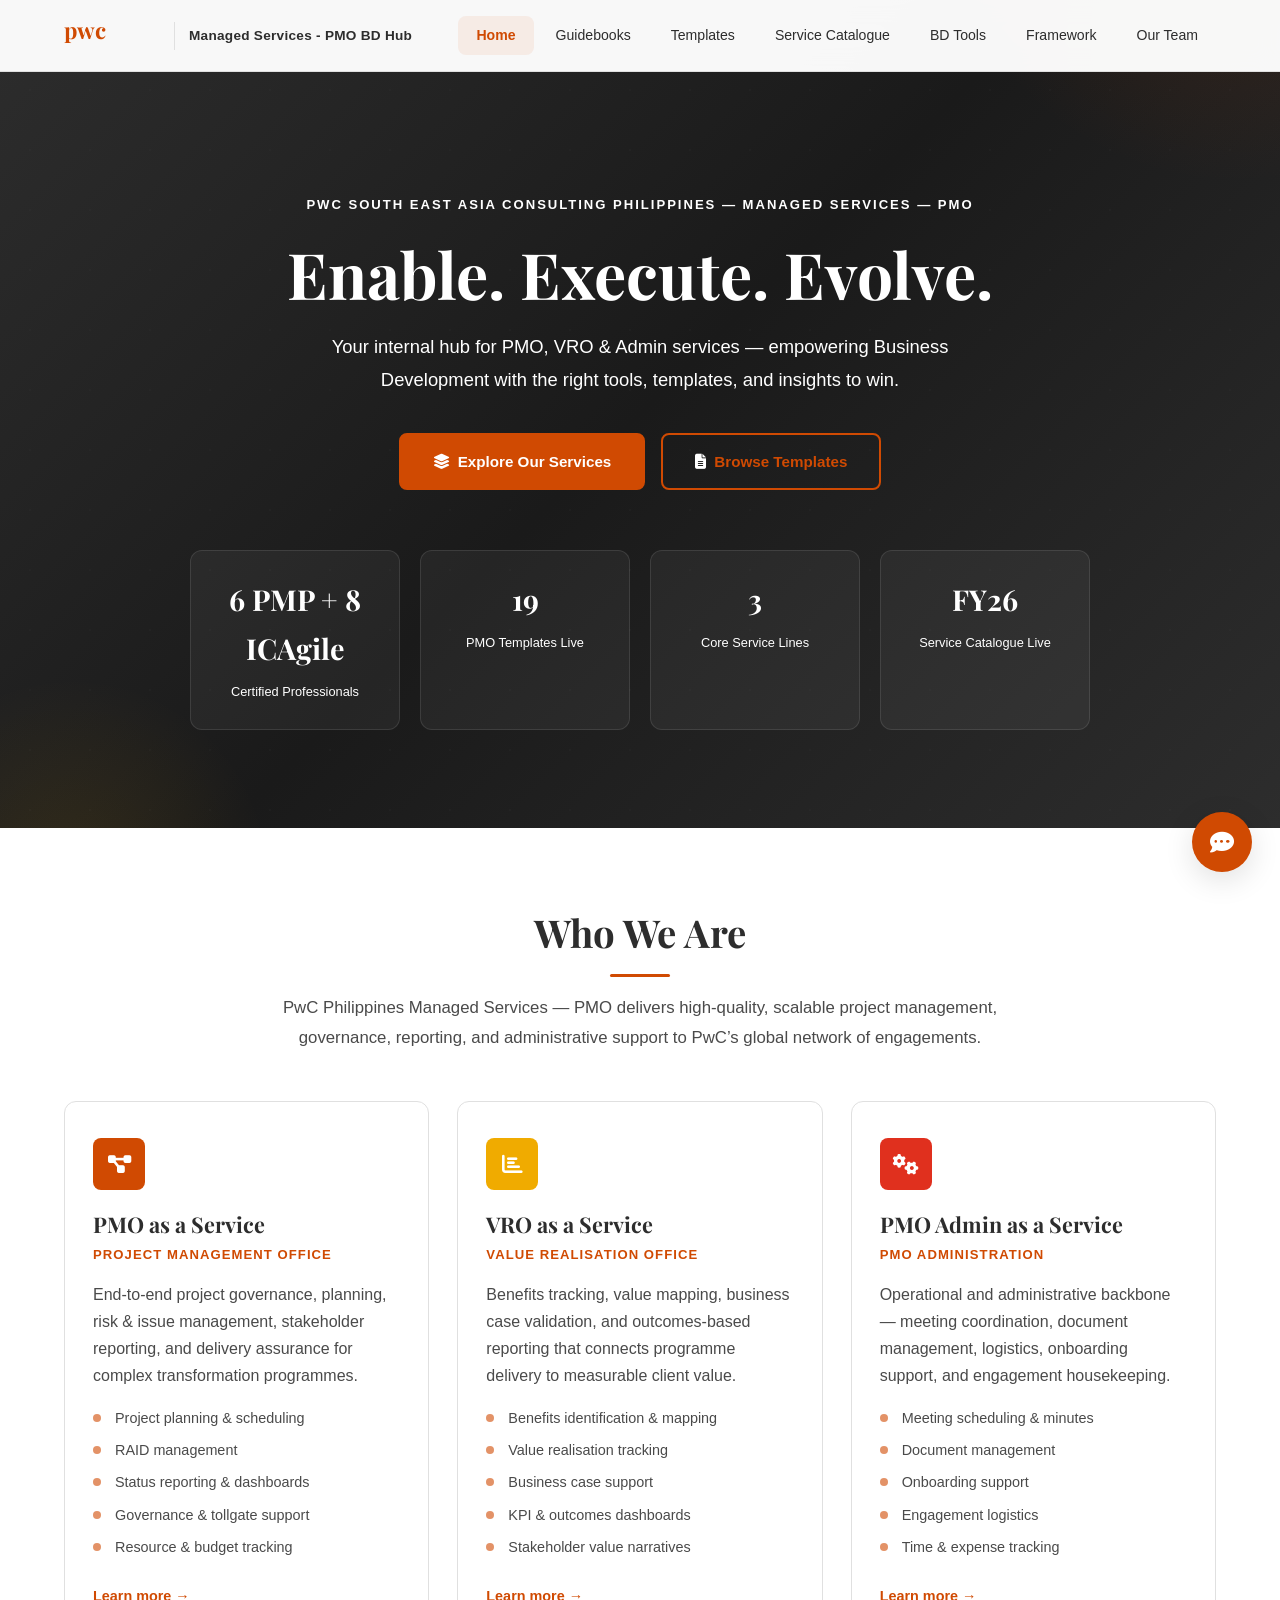
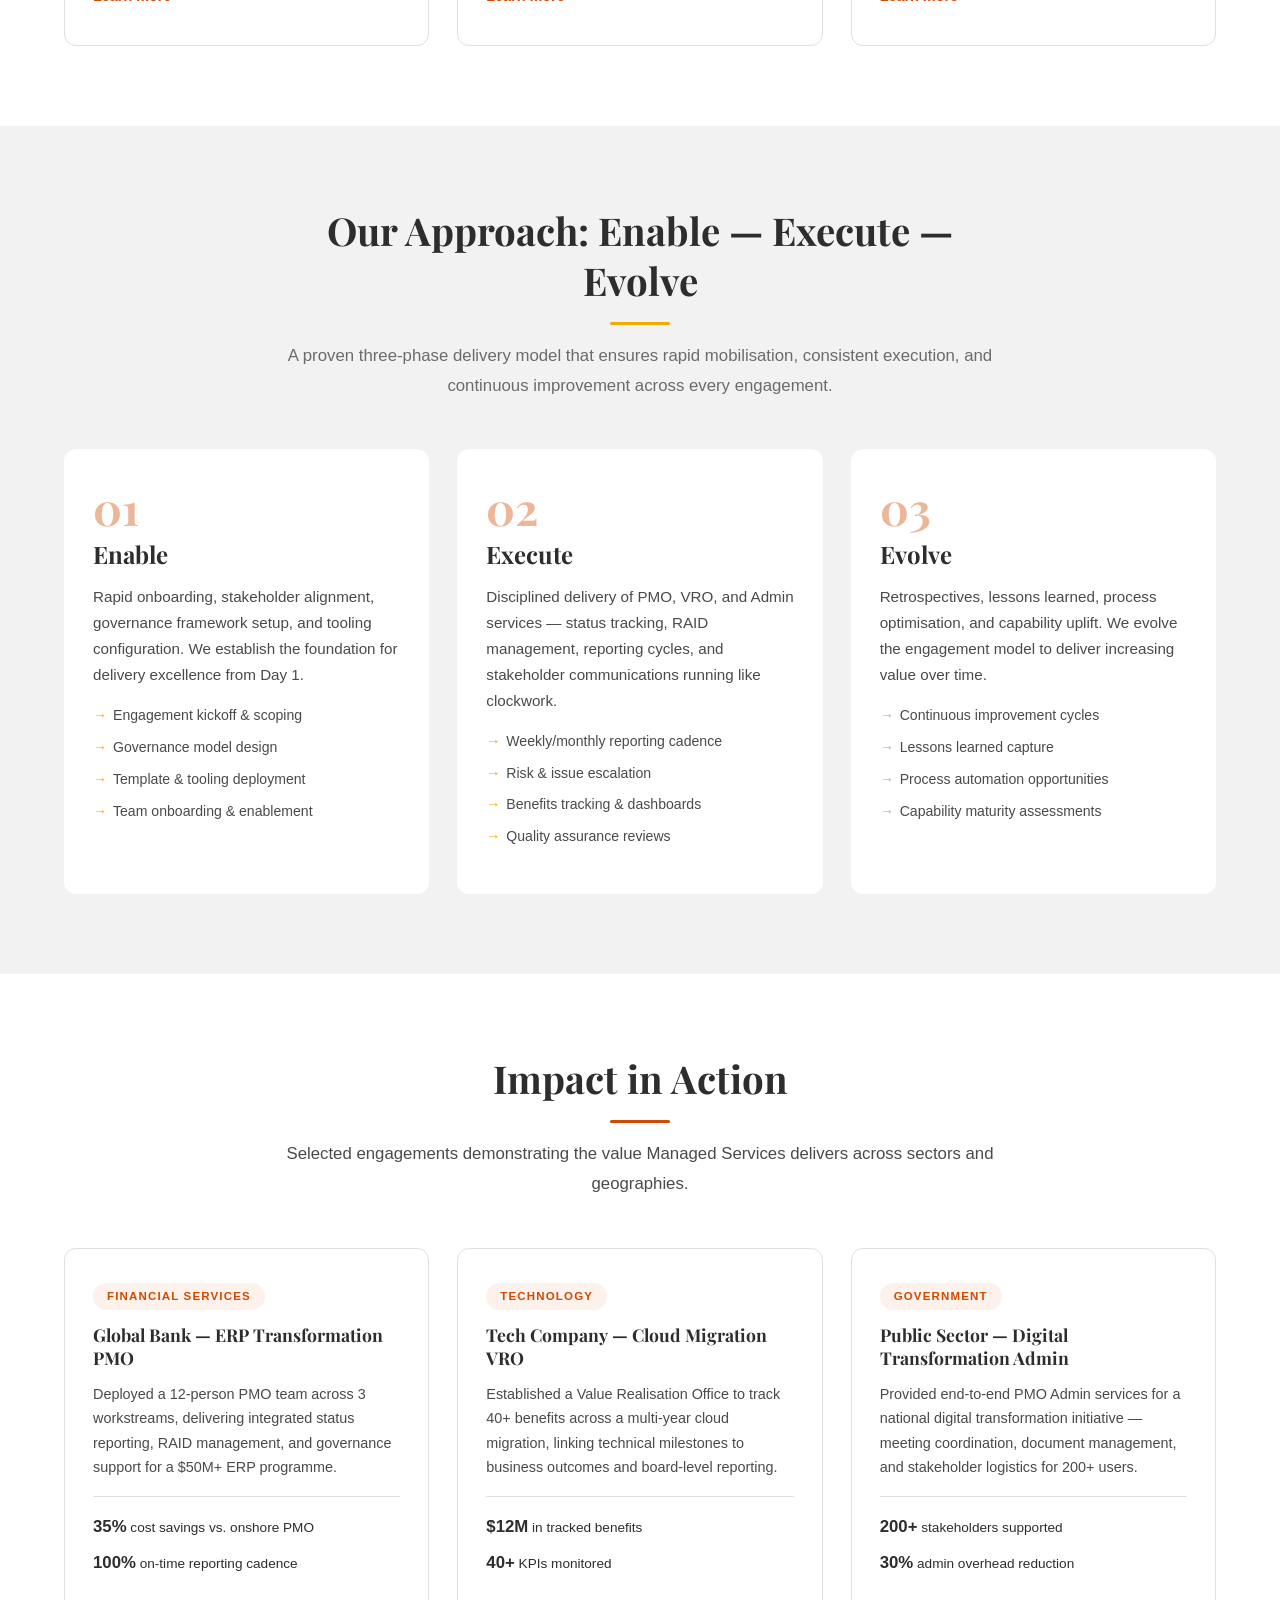
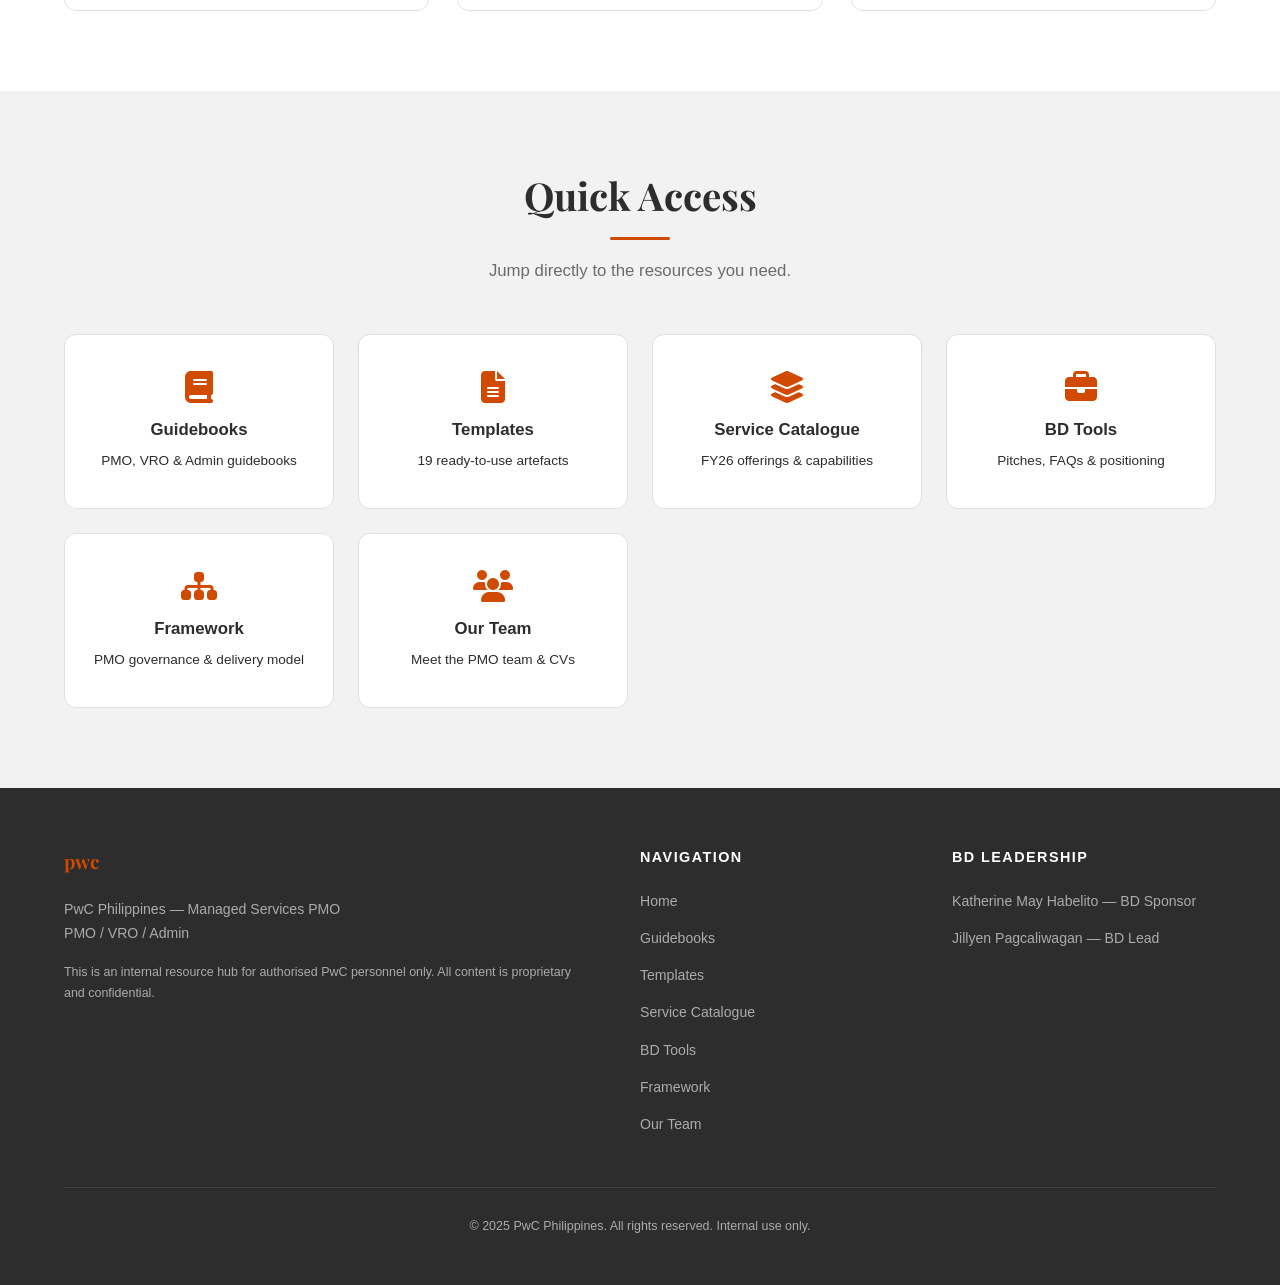
==== commit c303b756: "Update index.html" ====
--- a/index.html
+++ b/index.html
@@ -51,8 +51,8 @@
     </div>
     <div class="hero-stats">
         <div class="stat-card">
-            <span class="stat-number">30&ndash;40%</span>
-            <span class="stat-label">Cost Savings Delivered</span>
+            <span class="stat-number">6 PMP + 8 ICAgile</span>
+            <span class="stat-label">Certified Professionals</span>
         </div>
         <div class="stat-card">
             <span class="stat-number">19</span>
--- a/css/styles.css
+++ b/css/styles.css
@@ -1985,65 +1985,374 @@
 }
 
 
-/* ---------- FIX: Service Comparison Table readability ---------- */
-.section .templates-table tbody td {
-    background: var(--pwc-white) !important;
-    color: var(--pwc-dark-gray) !important;
-}
-
-.section .templates-table tbody td strong {
-    color: var(--pwc-dark-gray) !important;
-}
-
-.section .templates-table tbody tr:nth-child(even) td {
-    background: var(--pwc-bg-subtle) !important;
-}
-
-.section .templates-table tbody tr:hover td {
-    background: rgba(208,74,2,0.04) !important;
-}
-
-/* Force section backgrounds to be explicit */
-.section:not(.section-dark):not(.section-accent):not(.section-orange) {
-    background: var(--pwc-white);
-    color: var(--pwc-dark-gray);
-}
-
-.section:not(.section-dark):not(.section-accent):not(.section-orange) .section-title {
-    color: var(--pwc-dark-gray);
-}
-
-.section:not(.section-dark):not(.section-accent):not(.section-orange) .section-subtitle {
-    color: var(--pwc-mid-gray);
-}
-
-
-/* ---------- Team Leadership Bar + Photos ---------- */
-.team-leadership-bar{display:flex;align-items:center;gap:24px;margin-bottom:40px;padding:20px 28px;background:var(--pwc-light-gray);border:1px solid var(--pwc-border);border-radius:var(--radius-lg);flex-wrap:wrap}
-.team-leadership-item{display:flex;align-items:center;gap:12px}
-.team-leadership-avatar{width:40px;height:40px;border-radius:50%;display:flex;align-items:center;justify-content:center;font-size:.8rem;font-weight:700;color:#fff;flex-shrink:0}
-.team-leadership-info h4{font-family:var(--font-body);font-size:.85rem;font-weight:600;color:var(--pwc-dark-gray);margin-bottom:1px}
-.team-leadership-info span{font-size:.72rem;color:var(--pwc-mid-gray)}
-.team-leadership-divider{width:1px;height:32px;background:var(--pwc-border)}
+/* ============================================================
+   COMPREHENSIVE READABILITY FIX
+   ============================================================ */
+
+/* ----- DARK SECTIONS: force white/light text ----- */
+.section-dark,
+.section-dark .container {
+    color: #FFFFFF !important;
+}
+
+.section-dark h2,
+.section-dark h3,
+.section-dark h4 {
+    color: #FFFFFF !important;
+}
+
+.section-dark p,
+.section-dark li,
+.section-dark span,
+.section-dark td {
+    color: rgba(255,255,255,0.85) !important;
+}
+
+.section-dark .section-title {
+    color: #FFFFFF !important;
+}
+
+.section-dark .section-subtitle {
+    color: rgba(255,255,255,0.7) !important;
+}
+
+.section-dark strong {
+    color: #FFFFFF !important;
+}
+
+.section-dark a {
+    color: var(--pwc-warm-yellow, #F0AB00) !important;
+}
+
+/* EXCEPTION: Comparison table inside dark section — force white bg */
+.section-dark .templates-table,
+.templates-table {
+    border-collapse: separate !important;
+    border-spacing: 0 !important;
+}
+
+.section-dark .templates-table tbody td,
+.templates-table tbody td {
+    background: #FFFFFF !important;
+    color: #2D2D2D !important;
+}
+
+.section-dark .templates-table tbody td strong,
+.templates-table tbody td strong {
+    color: #2D2D2D !important;
+}
+
+.section-dark .templates-table tbody tr:nth-child(even) td,
+.templates-table tbody tr:nth-child(even) td {
+    background: #F8F8F8 !important;
+}
+
+.section-dark .templates-table tbody tr:hover td,
+.templates-table tbody tr:hover td {
+    background: rgba(208,74,2,0.06) !important;
+}
+
+.section-dark .templates-table tbody td:first-child,
+.templates-table tbody td:first-child {
+    font-weight: 600 !important;
+    color: #2D2D2D !important;
+}
+
+/* ----- LIGHT SECTIONS (accent, plain): force dark text ----- */
+.section-accent,
+.section-accent .container {
+    color: #2D2D2D !important;
+}
+
+.section-accent h2, .section-accent h3, .section-accent h4 {
+    color: #2D2D2D !important;
+}
+
+.section-accent p, .section-accent li, .section-accent span {
+    color: #4a4a4a !important;
+}
+
+.section-accent .section-title {
+    color: #2D2D2D !important;
+}
+
+.section-accent .section-subtitle {
+    color: #6B6B6B !important;
+}
+
+.section-accent strong {
+    color: #2D2D2D !important;
+}
+
+.section-accent .service-tagline {
+    color: #D04A02 !important;
+}
+
+.section-accent .visual-stat-value {
+    color: #D04A02 !important;
+}
+
+.section-accent .visual-stat-label {
+    color: #6B6B6B !important;
+}
+
+/* Plain sections */
+.section:not(.section-dark):not(.section-accent):not(.section-orange) h3 {
+    color: #2D2D2D !important;
+}
+
+.section:not(.section-dark):not(.section-accent):not(.section-orange) p {
+    color: #4a4a4a !important;
+}
+
+.section:not(.section-dark):not(.section-accent):not(.section-orange) li {
+    color: #4a4a4a !important;
+}
+
+.section:not(.section-dark):not(.section-accent):not(.section-orange) .service-tagline {
+    color: #D04A02 !important;
+}
+
+.section:not(.section-dark):not(.section-accent):not(.section-orange) strong {
+    color: #2D2D2D !important;
+}
+
+/* ----- ORANGE SECTION: force white text ----- */
+.section-orange h2, .section-orange h3, .section-orange h4 {
+    color: #FFFFFF !important;
+}
+.section-orange p, .section-orange li {
+    color: rgba(255,255,255,0.9) !important;
+}
+
+/* ----- Timeline / Lifecycle cards ----- */
+.timeline-card, .lifecycle-card, .phase-card {
+    background: #FFFFFF !important;
+    color: #2D2D2D !important;
+}
+.timeline-card h3, .lifecycle-card h3, .phase-card h3 {
+    color: #2D2D2D !important;
+}
+.timeline-card p, .lifecycle-card p, .phase-card p,
+.timeline-card li, .lifecycle-card li, .phase-card li {
+    color: #4a4a4a !important;
+}
+
 .team-avatar-img{width:80px;height:80px;border-radius:50%;object-fit:cover;margin:0 auto 16px;display:block;border:3px solid rgba(208,74,2,.2)}
-.team-grid{display:grid;grid-template-columns:repeat(auto-fill,minmax(280px,1fr));gap:24px}
-.team-card{background:var(--pwc-white);border:1px solid var(--pwc-border);border-radius:var(--radius-lg);padding:28px 24px;text-align:center;transition:var(--transition);position:relative;overflow:hidden}
-.team-card::before{content:'';position:absolute;top:0;left:0;right:0;height:4px;background:var(--pwc-orange);transform:scaleX(0);transform-origin:left;transition:var(--transition)}
-.team-card:hover{box-shadow:var(--shadow-lg);transform:translateY(-4px)}
-.team-card:hover::before{transform:scaleX(1)}
-.team-avatar{width:80px;height:80px;border-radius:50%;margin:0 auto 16px;display:flex;align-items:center;justify-content:center;font-size:1.8rem;font-weight:700;color:#fff;background:var(--pwc-orange);border:3px solid rgba(208,74,2,.2)}
-.team-avatar.yellow{background:var(--pwc-warm-yellow)}.team-avatar.red{background:var(--pwc-red)}.team-avatar.dark{background:var(--pwc-dark-gray)}
-.team-card h4{font-family:var(--font-body);font-size:1.05rem;font-weight:700;margin-bottom:4px;color:var(--pwc-dark-gray)}
-.team-role{font-size:.82rem;font-weight:600;color:var(--pwc-orange);text-transform:uppercase;letter-spacing:.05em;margin-bottom:8px;display:block}
-.team-years{font-size:.78rem;color:var(--pwc-mid-gray);margin-bottom:12px;display:block}
-.team-certs{display:flex;flex-wrap:wrap;gap:4px;justify-content:center;margin-bottom:12px}
-.team-certs span{display:inline-block;padding:2px 10px;font-size:.68rem;font-weight:600;background:var(--pwc-light-gray);color:var(--pwc-mid-gray);border-radius:20px}
-.team-brief{font-size:.85rem;color:var(--pwc-mid-gray);line-height:1.6;margin:0}
-.team-card .expand-btn{display:inline-block;margin-top:10px;font-size:.82rem;font-weight:600;color:var(--pwc-orange);cursor:pointer;border:none;background:none;padding:0;font-family:var(--font-body);transition:var(--transition)}
-.team-card .expand-btn:hover{color:var(--pwc-orange-dark)}
-.team-detail{max-height:0;overflow:hidden;transition:max-height .4s ease;text-align:left;margin-top:12px}
-.team-detail.open{max-height:600px}
-.team-detail ul{padding-left:0}
-.team-detail li{position:relative;padding-left:18px;margin-bottom:6px;font-size:.82rem;color:var(--pwc-mid-gray)}
-.team-detail li::before{content:'→';position:absolute;left:0;color:var(--pwc-orange);font-size:.78rem}
-@media(max-width:768px){.team-leadership-bar{flex-direction:column;align-items:flex-start;gap:16px}.team-leadership-divider{width:100%;height:1px}.team-grid{grid-template-columns:1fr}}
+/* FINAL READABILITY FIX */
+.section-dark h2,
+.section-dark h3,
+.section-dark h4,
+.section-dark p,
+.section-dark li,
+.section-dark span,
+.section-dark strong,
+.section-dark td,
+.section-dark .section-title,
+.section-dark .section-subtitle,
+.section-dark .case-card h4,
+.section-dark .case-card p,
+.section-dark .stat-number,
+.section-dark .stat-label {
+    color: #FFFFFF !important;
+}
+
+.section-dark .section-subtitle,
+.section-dark .case-card p {
+    color: rgba(255,255,255,0.8) !important;
+}
+
+.section-dark a:not(.btn) {
+    color: #F0AB00 !important;
+}
+
+.section:not(.section-dark):not(.section-orange) h3,
+.section:not(.section-dark):not(.section-orange) .service-detail-content h3,
+.section:not(.section-dark):not(.section-orange) .service-detail-content p,
+.section:not(.section-dark):not(.section-orange) .service-detail-content li,
+.section:not(.section-dark):not(.section-orange) .service-detail-content strong,
+.section:not(.section-dark):not(.section-orange) .service-detail-visual h4,
+.section:not(.section-dark):not(.section-orange) .service-detail-visual .visual-stat-label,
+.section:not(.section-dark):not(.section-orange) .quick-card h4,
+.section:not(.section-dark):not(.section-orange) .quick-card p {
+    color: #2D2D2D !important;
+}
+
+.section:not(.section-dark):not(.section-orange) .service-tagline,
+.section:not(.section-dark):not(.section-orange) .visual-stat-value {
+    color: #D04A02 !important;
+}
+
+.section:not(.section-dark):not(.section-orange) .visual-stat-label {
+    color: #6B6B6B !important;
+}
+
+.templates-table tbody td {
+    background: #FFFFFF !important;
+    color: #2D2D2D !important;
+}
+
+.templates-table tbody td:first-child {
+    font-weight: 600 !important;
+}
+
+.templates-table tbody tr:nth-child(even) td {
+    background: #F8F8F8 !important;
+}
+
+/* FIX: Cards on dark backgrounds — dark text inside white cards */
+.section-dark .approach-card,
+.section-dark .approach-card *,
+.section-dark .convo-card,
+.section-dark .convo-card *,
+.section-dark .quick-card,
+.section-dark .quick-card *,
+.section-dark .value-card,
+.section-dark .value-card *,
+.section-dark .case-card,
+.section-dark .case-card *,
+.section-dark .phase-card,
+.section-dark .phase-card * {
+    color: #2D2D2D !important;
+}
+
+.section-dark .approach-card p,
+.section-dark .convo-card p,
+.section-dark .quick-card p,
+.section-dark .value-card p,
+.section-dark .case-card p,
+.section-dark .phase-card p {
+    color: #4a4a4a !important;
+}
+
+.section-dark .approach-card li,
+.section-dark .convo-card li,
+.section-dark .quick-card li,
+.section-dark .value-card li {
+    color: #4a4a4a !important;
+}
+
+
+
+/* ============================================================
+   FINAL FIX — Make section-dark light gray instead of dark
+   This eliminates ALL dark-bg text readability issues.
+   ============================================================ */
+
+/* Convert dark sections to light gray — readable everywhere */
+.section-dark {
+    background: #F2F2F2 !important;
+    color: #2D2D2D !important;
+}
+
+.section-dark h2, .section-dark h3, .section-dark h4,
+.section-dark p, .section-dark li, .section-dark span,
+.section-dark strong, .section-dark td, .section-dark a:not(.btn) {
+    color: #2D2D2D !important;
+}
+
+.section-dark .section-title { color: #2D2D2D !important; }
+.section-dark .section-subtitle { color: #6B6B6B !important; }
+.section-dark .case-tag { color: #D04A02 !important; }
+.section-dark .timeline-number { color: #D04A02 !important; }
+
+/* Cards inside (now light) dark sections — white bg, dark text */
+.section-dark .timeline-card,
+.section-dark .case-card,
+.section-dark .pitch-card {
+    background: #FFFFFF !important;
+    color: #2D2D2D !important;
+}
+
+.section-dark .timeline-card h3, .section-dark .case-card h4,
+.section-dark .pitch-card h4 {
+    color: #2D2D2D !important;
+}
+
+.section-dark .timeline-card p, .section-dark .case-card p,
+.section-dark .pitch-card p {
+    color: #4a4a4a !important;
+}
+
+.section-dark .timeline-card li, .section-dark .pitch-card li {
+    color: #4a4a4a !important;
+}
+
+/* VRO section — force light bg + dark text */
+#vro {
+    background: #FFFFFF !important;
+    color: #2D2D2D !important;
+}
+#vro h3, #vro h4, #vro p, #vro li, #vro strong, #vro span {
+    color: #2D2D2D !important;
+}
+#vro .service-tagline { color: #D04A02 !important; }
+#vro .service-detail-content p, #vro .service-detail-content li { color: #4a4a4a !important; }
+#vro .visual-stat-value { color: #D04A02 !important; }
+#vro .visual-stat-label { color: #6B6B6B !important; }
+#vro .service-detail-visual h4 { color: #2D2D2D !important; }
+
+/* BD link cards — dark text on white cards */
+.bd-link-card { color: #2D2D2D !important; }
+.bd-link-card h4, .bd-link-text h4 { color: #2D2D2D !important; }
+.bd-link-card p, .bd-link-text p { color: #6B6B6B !important; }
+
+/* Orange section buttons */
+.section-orange .btn-primary { color: #D04A02 !important; background: #FFFFFF !important; }
+.section-orange .btn-outline,
+.section-orange .btn-ghost,
+.section-orange .btn-outline-white { color: #FFFFFF !important; border-color: #FFFFFF !important; background: transparent !important; }
+
+/* Service detail text */
+.service-detail-content h3 { color: #2D2D2D !important; }
+.service-detail-content .service-tagline { color: #D04A02 !important; }
+.service-detail-content p, .service-detail-content li { color: #4a4a4a !important; }
+.service-detail-content strong { color: #2D2D2D !important; }
+.visual-stat-value { color: #D04A02 !important; }
+.visual-stat-label { color: #6B6B6B !important; }
+.service-detail-visual h4 { color: #2D2D2D !important; }
+
+/* Lifecycle cards */
+.lifecycle-step { background: #FFFFFF !important; }
+.lifecycle-step h4, .lifecycle-step p, .lifecycle-step li { color: #2D2D2D !important; }
+.lifecycle-step p, .lifecycle-step li { color: #4a4a4a !important; }
+
+/* Quick cards */
+.quick-card h4 { color: #2D2D2D !important; }
+.quick-card p { color: #6B6B6B !important; }
+
+/* Comparison table */
+.templates-table tbody td { background: #FFFFFF !important; color: #2D2D2D !important; }
+.templates-table tbody td:first-child { font-weight: 600 !important; }
+.templates-table tbody tr:nth-child(even) td { background: #F8F8F8 !important; }
+
+/* Page banner + hero stay dark with white text */
+.page-banner, .page-banner * { color: #FFFFFF !important; }
+.page-banner .hero-eyebrow { color: #F0AB00 !important; }
+.hero, .hero * { color: #FFFFFF !important; }
+
+/* Footer stays dark */
+.site-footer { background: var(--pwc-dark-gray) !important; }
+.site-footer, .site-footer * { color: rgba(255,255,255,0.6) !important; }
+.site-footer h4 { color: #FFFFFF !important; }
+
+/* Buttons general */
+.btn-primary, .btn-primary * { color: #FFFFFF !important; }
+.btn-outline, .btn-ghost { color: #D04A02 !important; border-color: #D04A02 !important; }
+.card-link { color: #D04A02 !important; }
+
+/* FIX: Orange section — left button text visible */
+.section-orange a.btn:first-of-type {
+    color: #D04A02 !important;
+    background: #FFFFFF !important;
+}
+
+.section-orange a.btn:first-of-type i {
+    color: #D04A02 !important;
+}
+/* Framework dark bars — override section rules */
+.gov-overview-bar h3 { color: #FFFFFF !important; }
+.gov-overview-bar p { color: rgba(255,255,255,0.85) !important; }
+.gov-vro-strip h4 { color: #D04A02 !important; }
+.gov-vro-strip p { color: #FFFFFF !important; }
+.gov-footer-bar span { color: #FFFFFF !important; }
